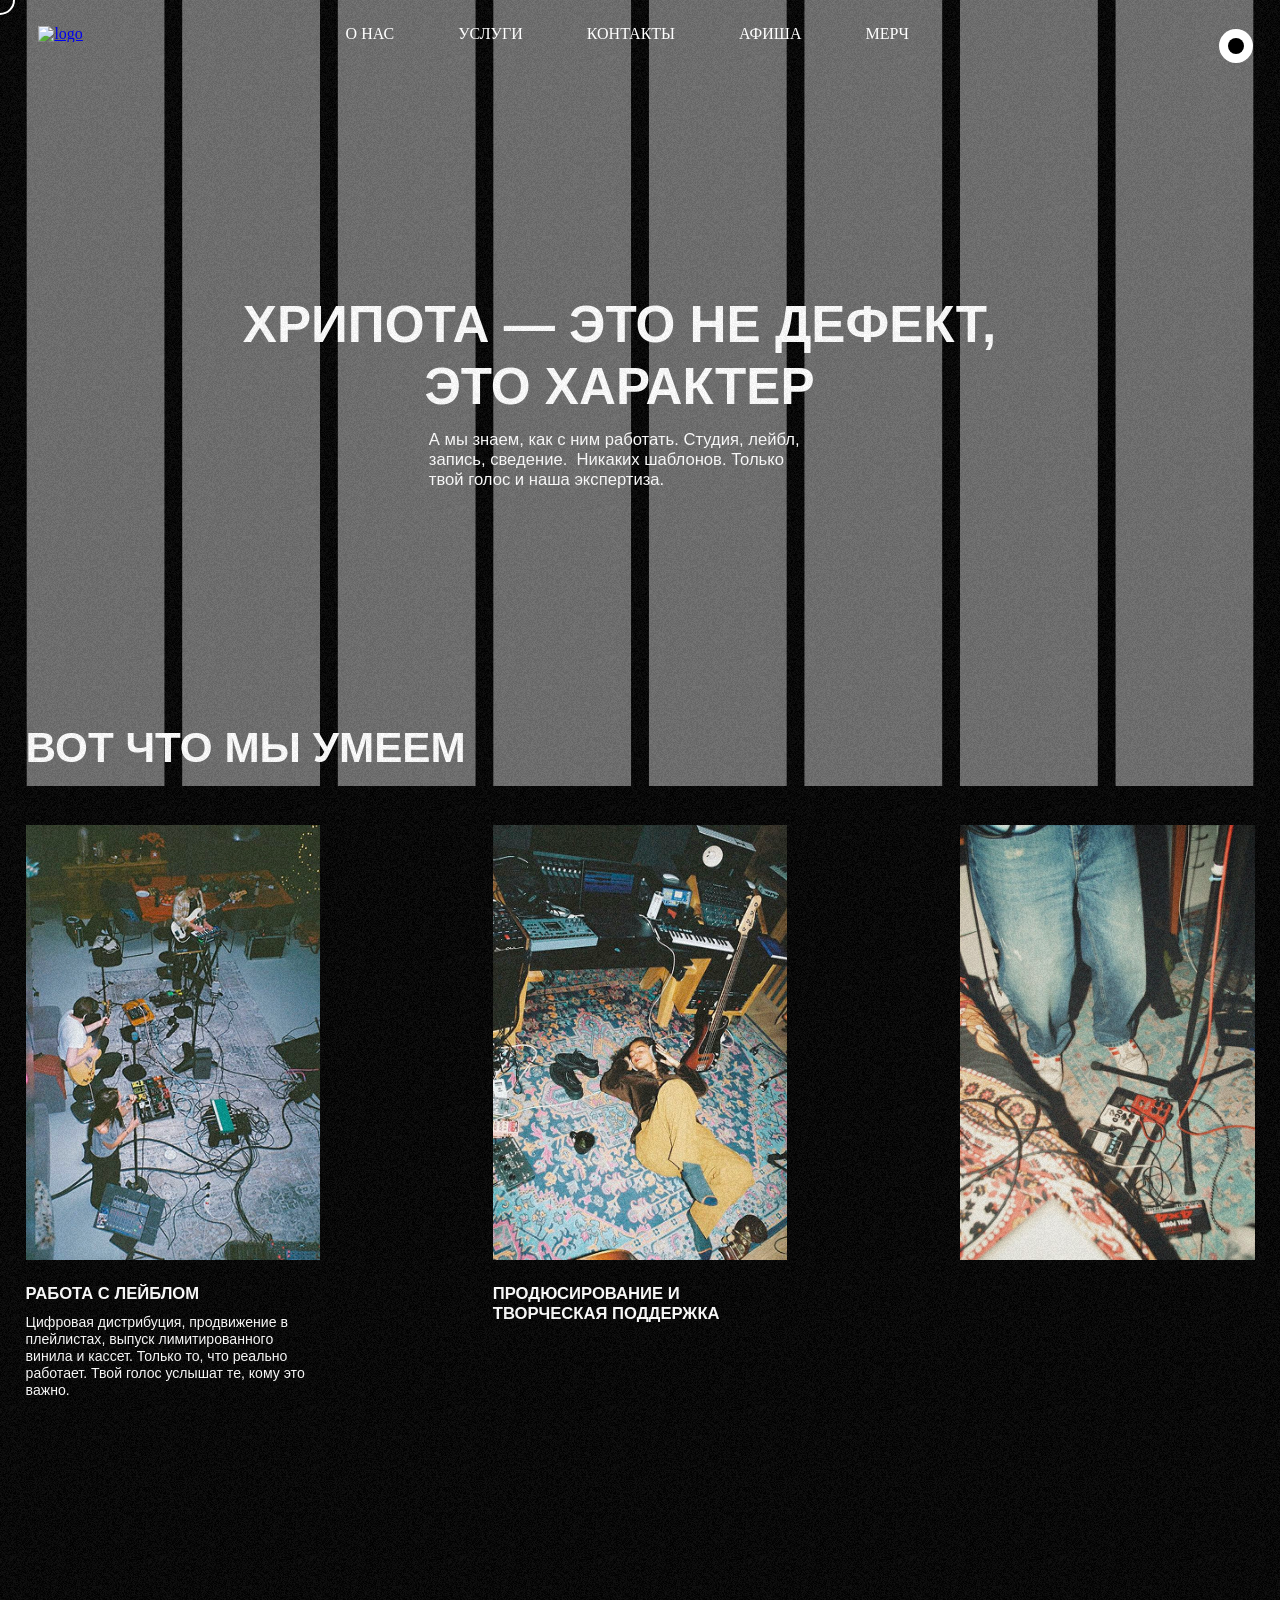
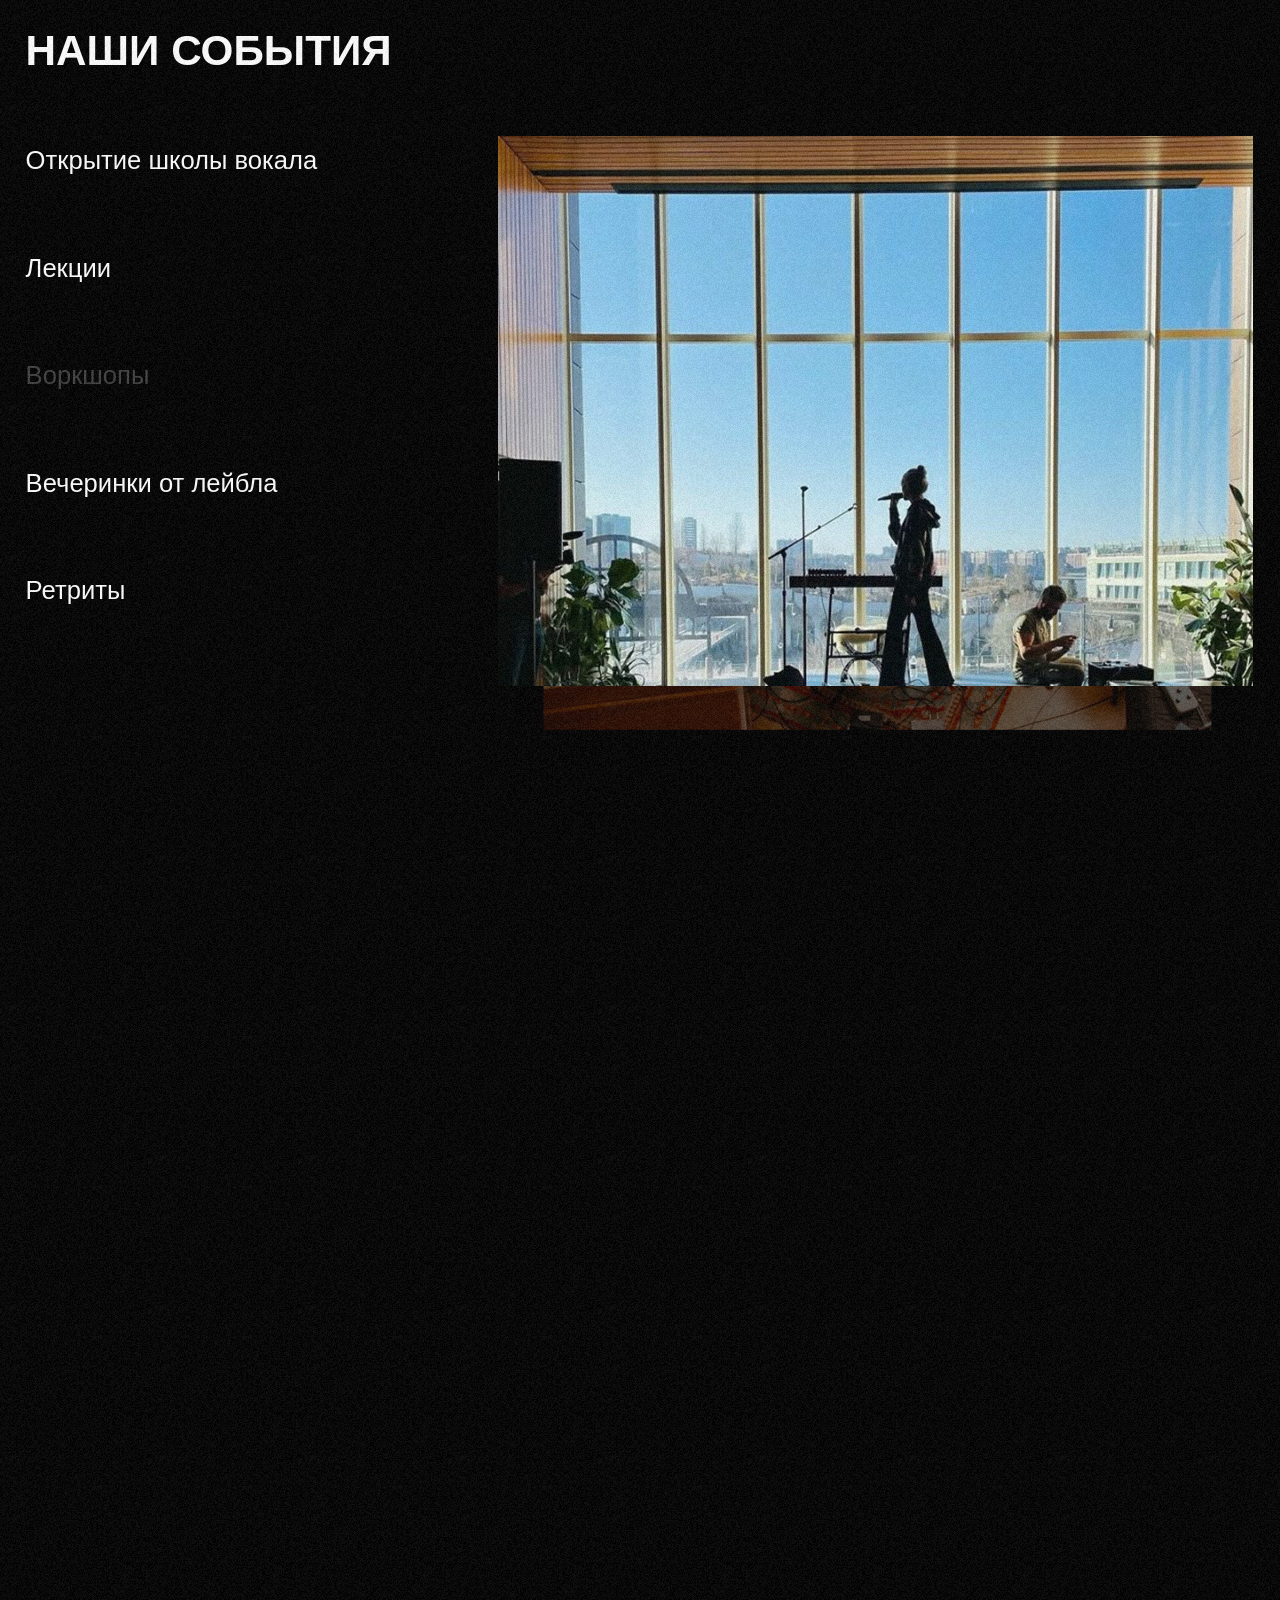
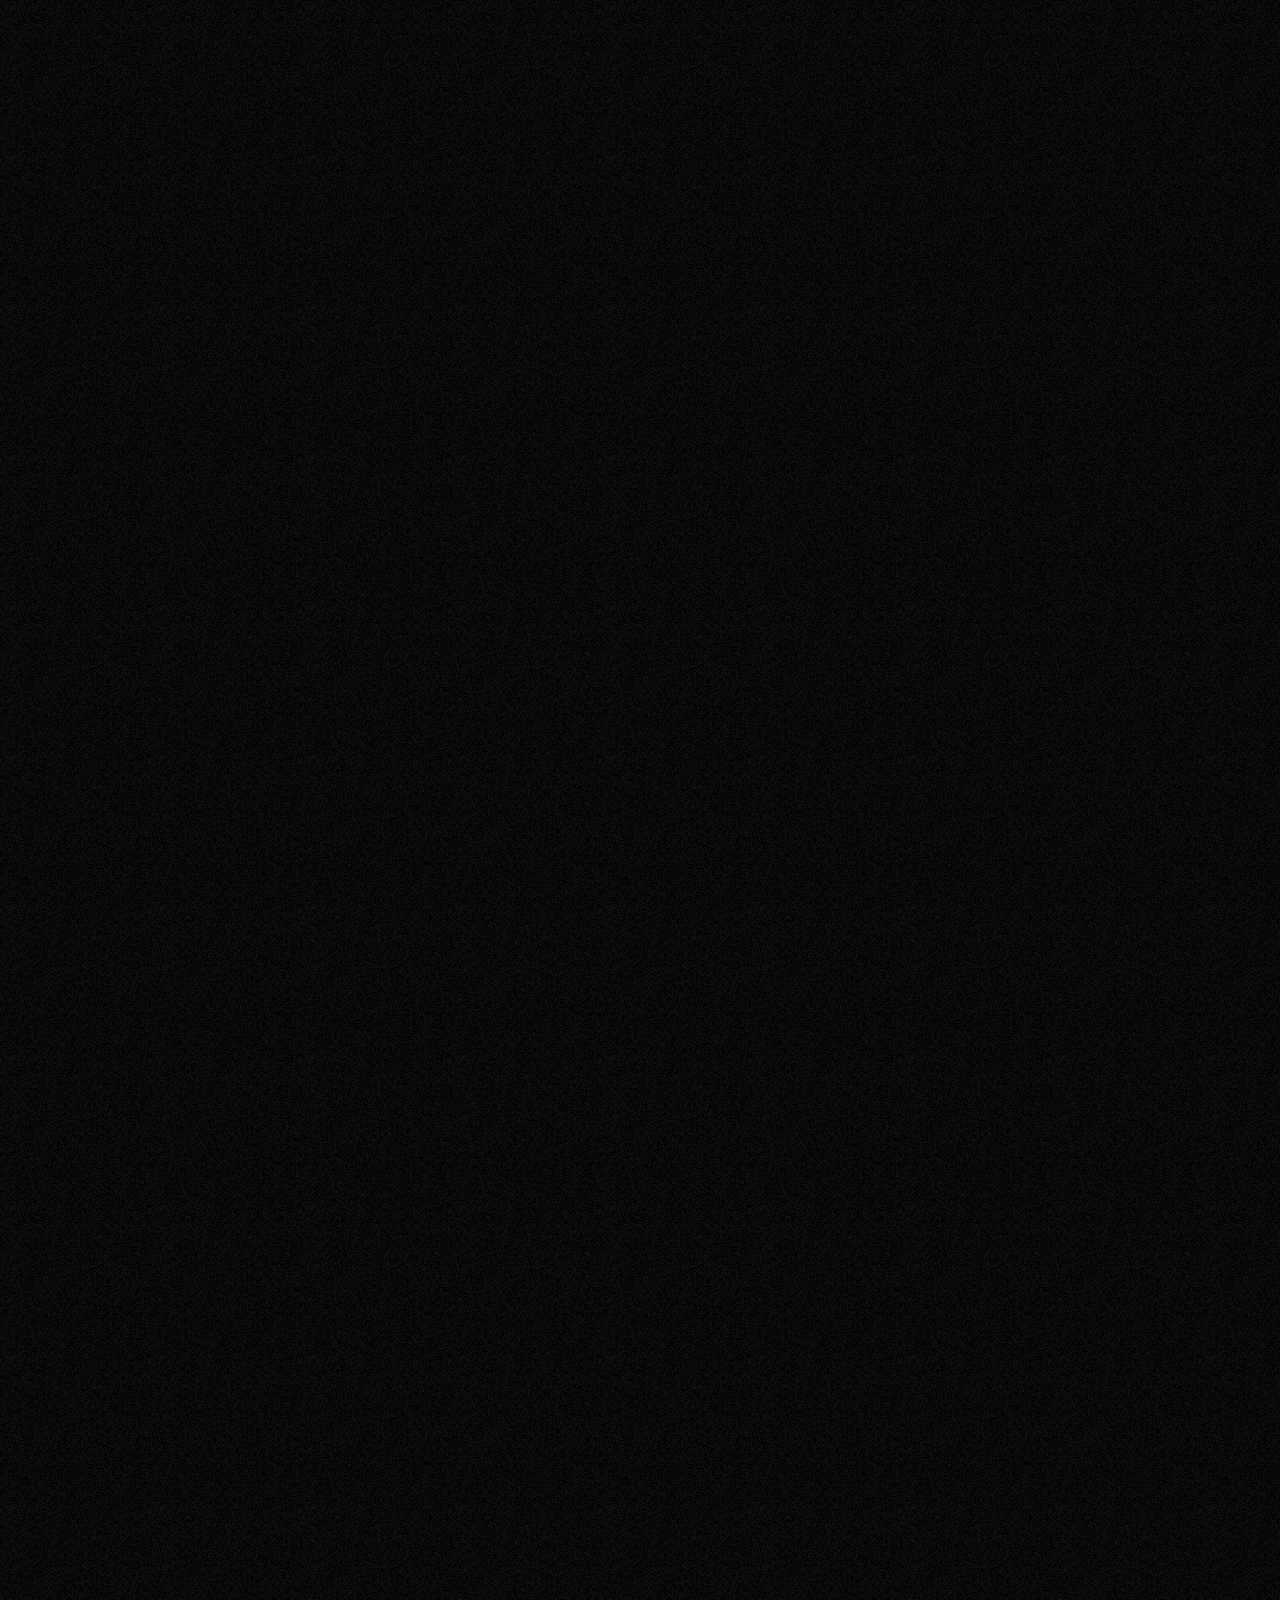
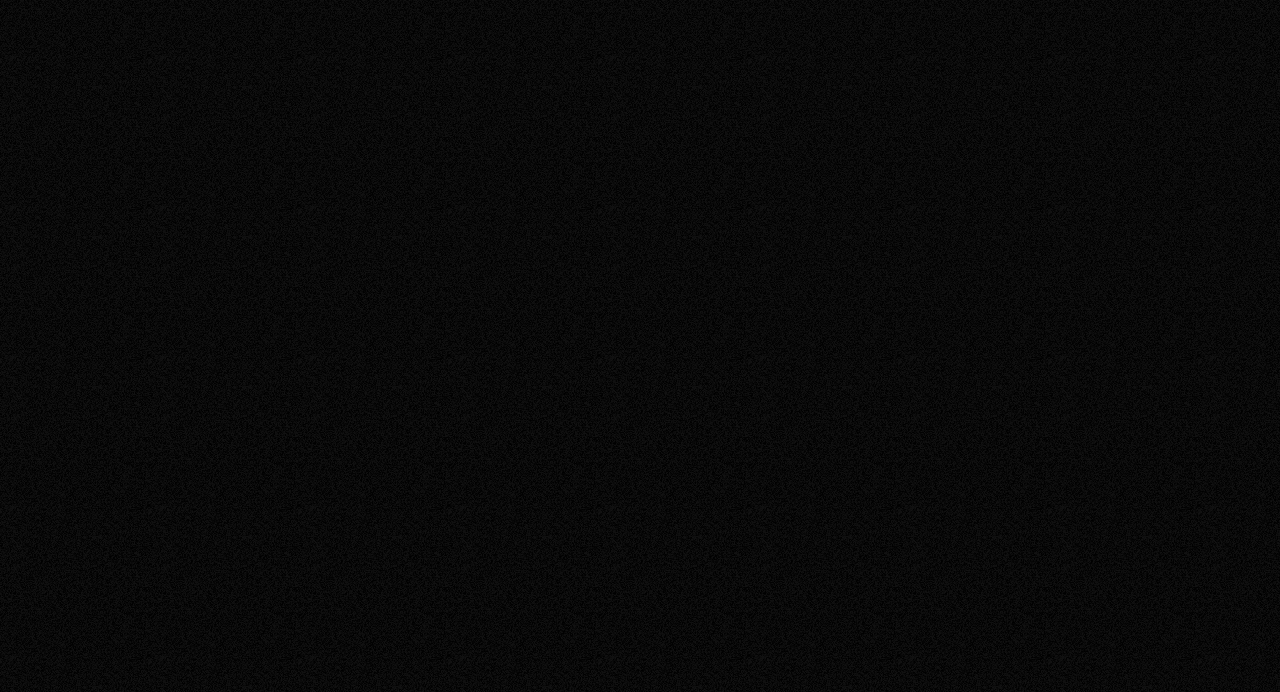
==== index.html @ 6fe43cba "commit" ====
<!doctype html>
<html lang="ru" dir="ltr">
  <head>
    <meta charset="utf-8" />
    <meta name="viewport" content="width=device-width, initial-scale=1.0" />
    <title>ХРИПОТА</title>
    <link href="./stylesheets/style.css" rel="stylesheet" type="text/css" />
  </head>
  <body>
    <div class="custom-cursor"></div>
    <section class="menubar">
      <a href="./index.html"><img src="" alt="logo" /></a>
      <div>
        <div class="list_container"></div>
        <ul class="li-list">
          <li><a href="about.html">О НАС</a></li>
          <li><a href="services.html">УСЛУГИ</a></li>
          <li><a href="contacts.html">КОНТАКТЫ</a></li>
          <li><a href="affiche.html">АФИША</a></li>
          <li><a href="merch.html">МЕРЧ</a></li>
        </ul>
      </div>
    </section>
    <div class="btn">
      <div class="circle"></div>
      <div class="btn_text">присоединяйся к нам</div>
    </div>
    <div class="form">
      <div class="content">
        <div class="close_circle"></div>
      </div>
    </div>
    <section class="block1">
      <p class="first_text">ХРИПОТА — ЭТО НЕ ДЕФЕКТ, ЭТО ХАРАКТЕР</p>
      <p class="secnd_text">
        А мы знаем, как с ним работать. Студия, лейбл, запись, сведение.
         Никаких шаблонов. Только твой голос и наша экспертиза.
      </p>
    </section>

    <section class="block2">
      <p class="serv_text">ВОТ ЧТО МЫ УМЕЕМ</p>
      <img class="frst_pic" src="./images/block2_img1.png" alt="" />

      <img class="scnd_pic" src="./images/block2_img2.png" alt="" />

      <img class="thrd_pic" src="./images/block2_img3.png" alt="" />
      <p class="pic_txt1">РАБОТА С ЛЕЙБЛОМ</p>
      <p class="txt1">
        Цифровая дистрибуция, продвижение в плейлистах, выпуск лимитированного
        винила и кассет. Только то, что реально работает. Твой голос услышат те,
        кому это важно.
      </p>
      <p class="pic_txt2">ПРОДЮСИРОВАНИЕ И ТВОРЧЕСКАЯ ПОДДЕРЖКА</p>
      <p class="txt2">
        Помогаем услышать твой трек таким, каким он может стать. Аранжировка,
        поиск саунда, работа над формой и подачей. Не навязываем своё видение,
        но подсказываем, где можно выстрелить громче.
      </p>
      <p class="pic_txt3">ОБРАБОТКА И ПОСТПРОДАКШН</p>
      <p class="txt3">
        Сведение, мастеринг, чистка записей. Мы сделаем твой звук мощным,
        чистым, но живым. Твой трек зазвучит так, как ты задумал и даже чуть
        лучше.
      </p>
    </section>

    <section class="block3">
      <div class="block3_sticky">
        <div class="block3_left">
          <p class="block3_title">НАШИ СОБЫТИЯ</p>

          <div class="block3_text_stack">
            <p class="block3_item" data-index="0">Открытие школы вокала</p>
            <p class="block3_item" data-index="1">Лекции</p>
            <p class="block3_item" data-index="2">Воркшопы</p>
            <p class="block3_item" data-index="3">Вечеринки от лейбла</p>
            <p class="block3_item" data-index="4">Ретриты</p>
          </div>
        </div>

        <!-- Правая колонка: стек картинок -->
        <div class="block3_right">
          <div class="block3_card_stack">
            <div class="block3_card" data-index="0">
              <img src="./images/school.png" alt="Открытие школы вокала" />
            </div>
            <div class="block3_card" data-index="1">
              <img src="./images/lessons.png" alt="Лекции" />
            </div>
            <div class="block3_card" data-index="2">
              <img src="./images/workshop.png" alt="Воркшопы" />
            </div>
            <div class="block3_card" data-index="3">
              <img src="./images/parties.png" alt="Вечеринки от лейбла" />
            </div>
            <div class="block3_card" data-index="4">
              <img src="./images/retrit.png" alt="Ретриты" />
            </div>
          </div>
        </div>

        <!-- Скролл-якорь: 5 секций, создают высоту для sticky -->
        <div class="block3_scroll_track"></div>
      </div>
    </section>

    <canvas class="grain"></canvas>

    <script src="javascripts/java-script.js" charset="utf-8"></script>
  </body>
</html>
---- stylesheets/style.css ----
@import "reset.css";
@import "fonts.css";
@import "content.css";
@import "adaptive.css";
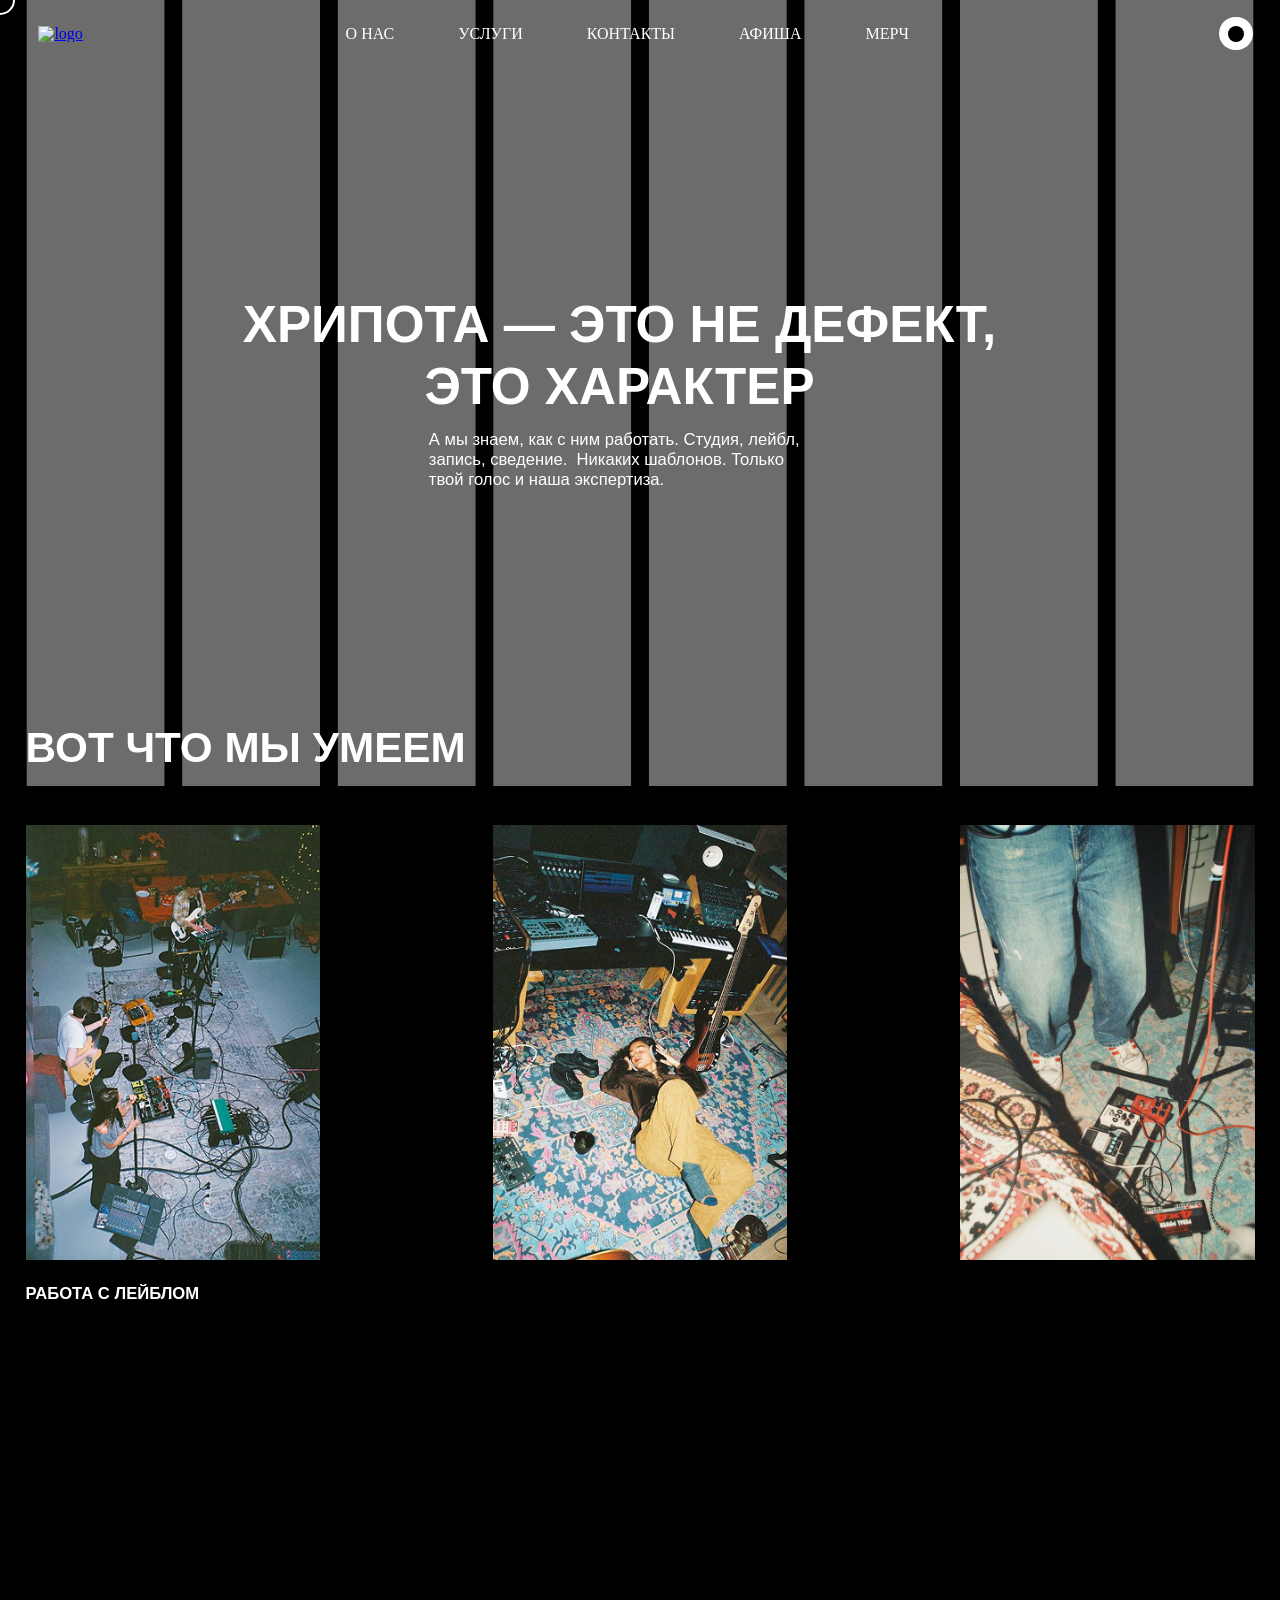
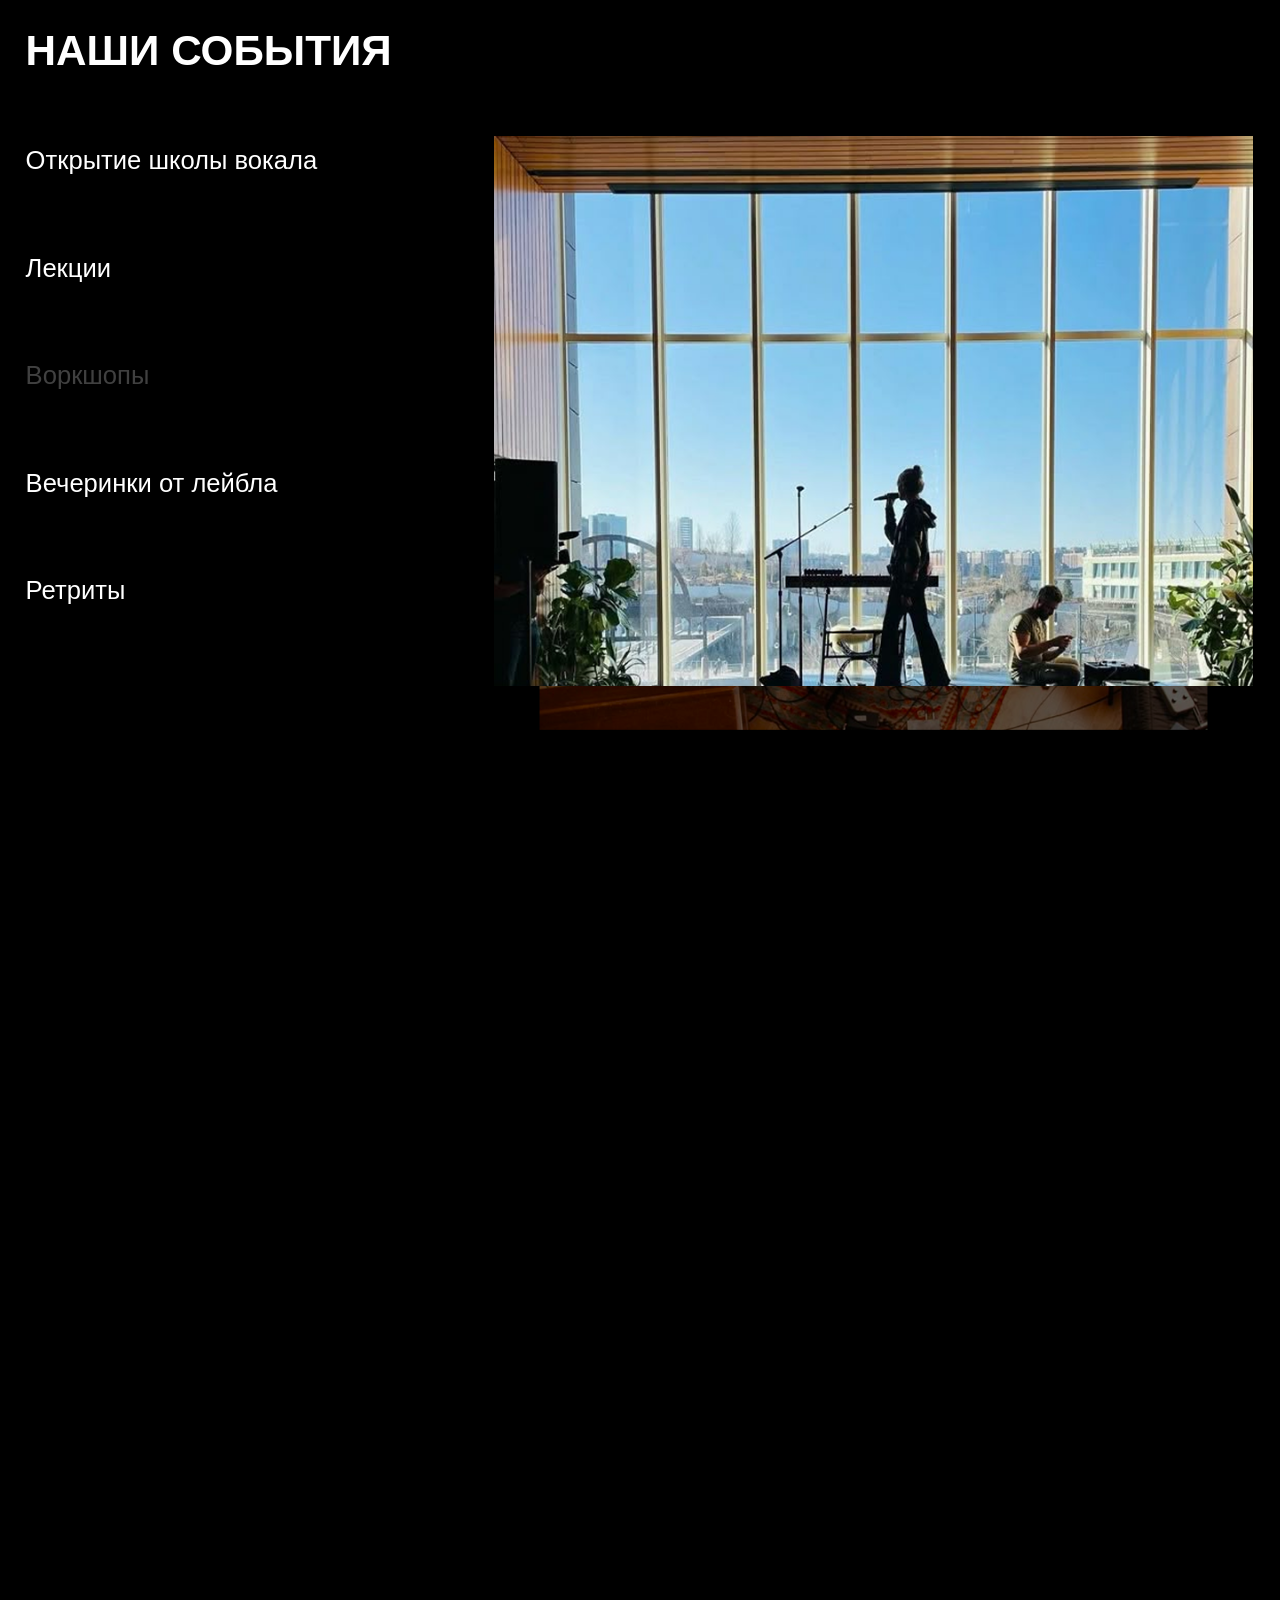
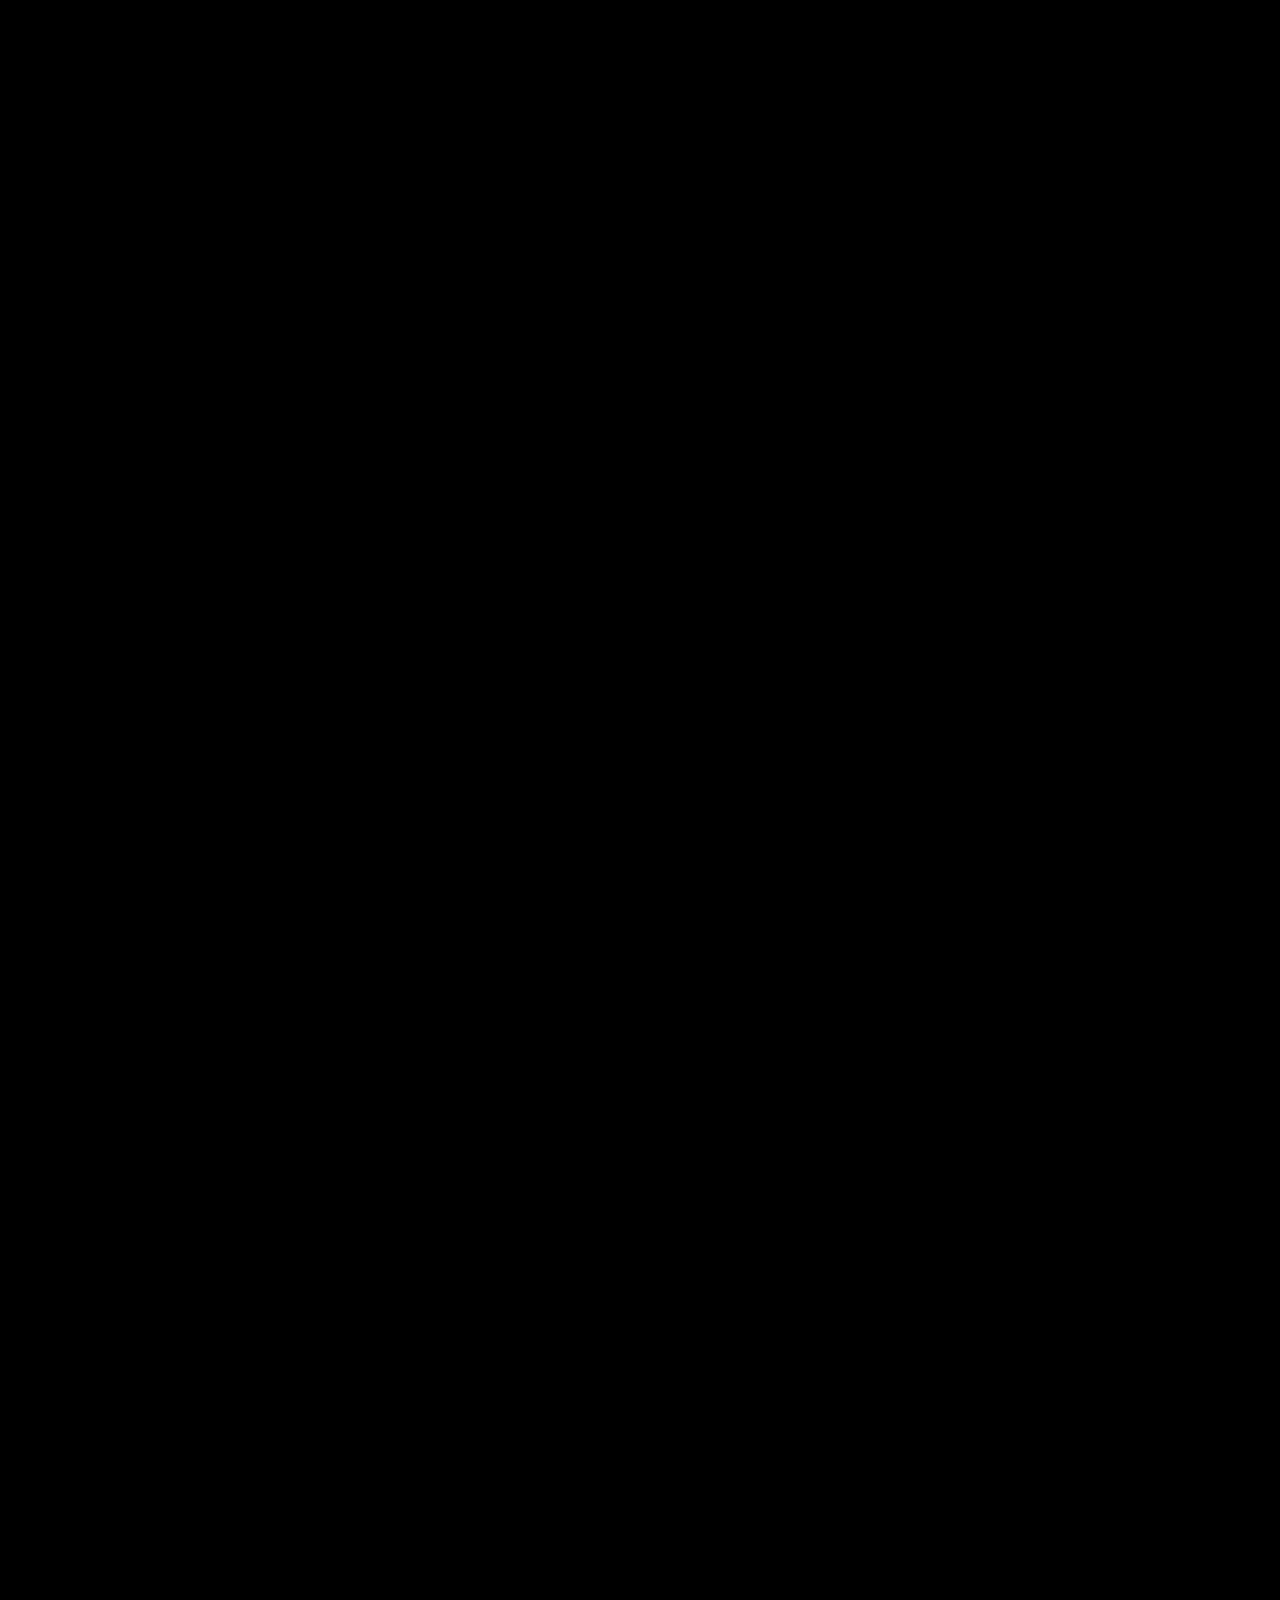
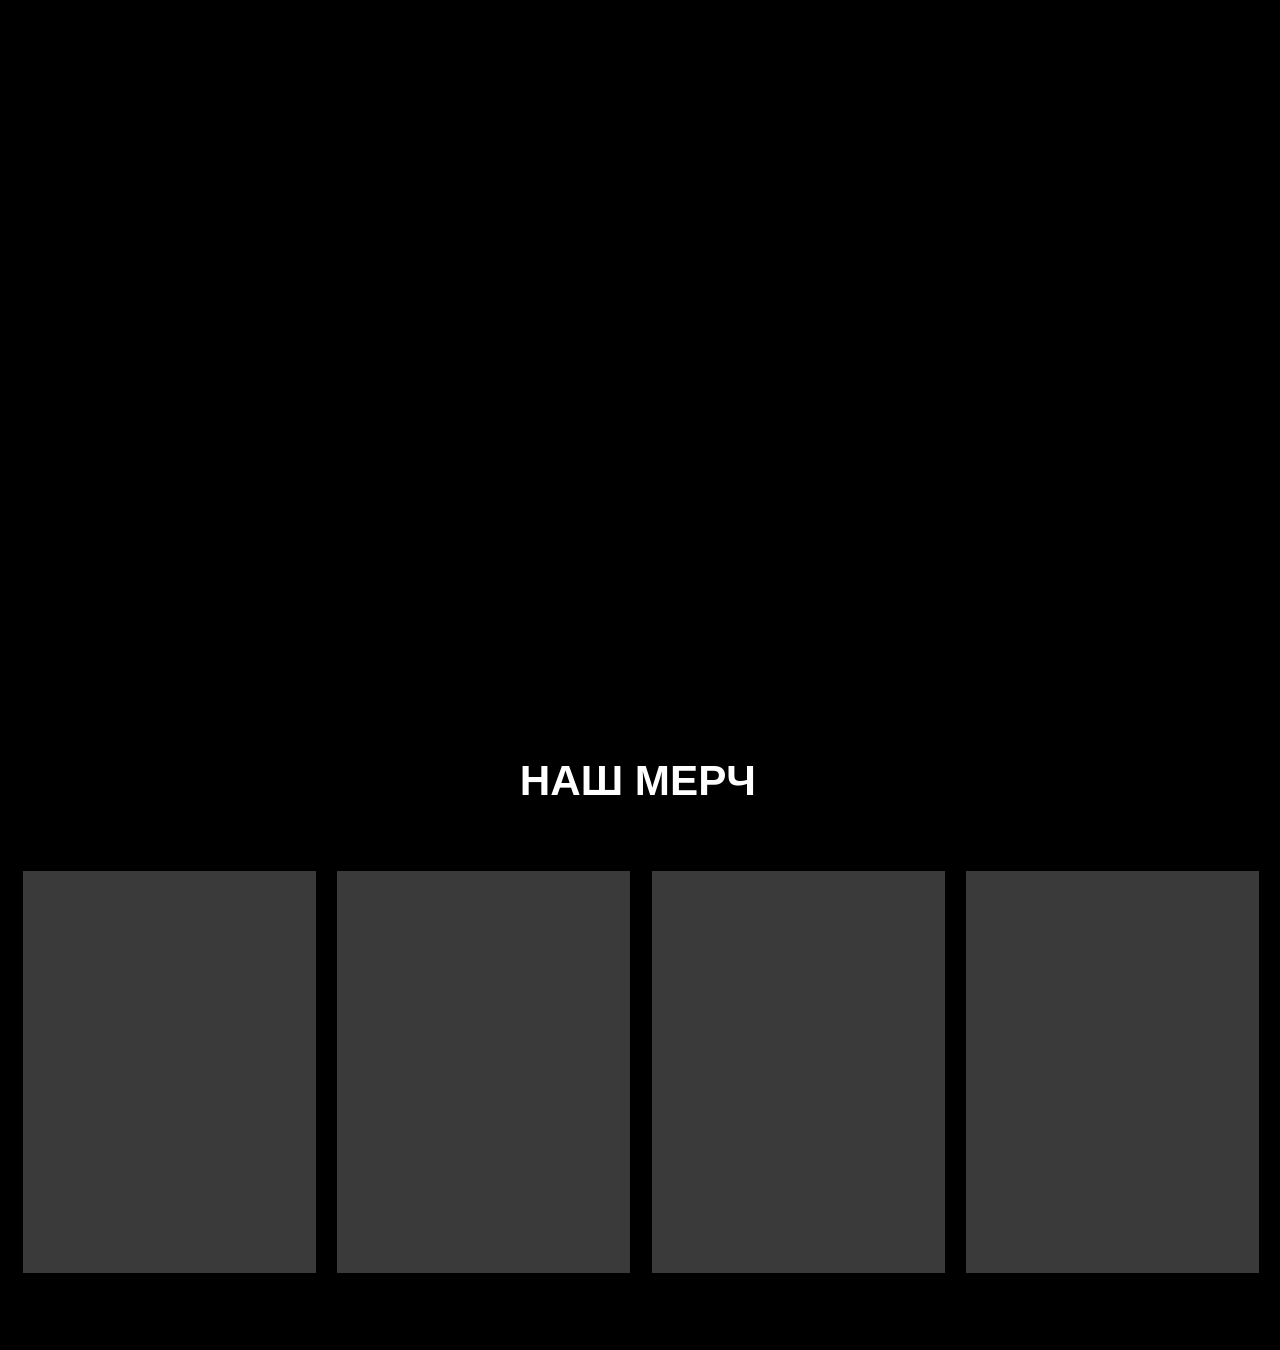
==== commit 46dbfafd: "commit" ====
--- a/index.html
+++ b/index.html
@@ -28,6 +28,42 @@
     <div class="form">
       <div class="content">
         <div class="close_circle"></div>
+
+        <p class="form_title">
+          Хочешь к нам?<br />Напиши пару слов о себе и своей музыке.<br />Мы не
+          кусаемся и не навязываем лишнего.
+        </p>
+
+        <div class="form_row">
+          <div class="form_field">
+            <label class="form_label">имя</label>
+            <input class="form_input" type="text" placeholder="" />
+          </div>
+
+          <div class="form_field form_field_phone">
+            <label class="form_label">номер телефона</label>
+            <div class="form_phone_wrap">
+              <span class="form_phone_code">+7</span>
+              <input
+                class="form_input form_input_phone"
+                type="tel"
+                placeholder=""
+              />
+            </div>
+          </div>
+        </div>
+
+        <div class="form_field">
+          <label class="form_label">немного о тебе</label>
+          <textarea class="form_textarea" rows="4"></textarea>
+        </div>
+
+        <div class="form_field">
+          <label class="form_label">ссылка на твою музыку</label>
+          <input class="form_input" type="url" placeholder="" />
+        </div>
+
+        <button class="form_submit">Отправить заявку</button>
       </div>
     </div>
     <section class="block1">
@@ -79,7 +115,6 @@
           </div>
         </div>
 
-        <!-- Правая колонка: стек картинок -->
         <div class="block3_right">
           <div class="block3_card_stack">
             <div class="block3_card" data-index="0">
@@ -100,13 +135,25 @@
           </div>
         </div>
 
-        <!-- Скролл-якорь: 5 секций, создают высоту для sticky -->
         <div class="block3_scroll_track"></div>
+      </div>
+    </section>
+
+    <section class="block4">
+      <p class="merch_title">НАШ МЕРЧ</p>
+      <div class="merch_track">
+        <div class="merch_card"></div>
+        <div class="merch_card"></div>
+        <div class="merch_card"></div>
+        <div class="merch_card"></div>
+        <div class="merch_card"></div>
+        <div class="merch_card"></div>
       </div>
     </section>
 
     <canvas class="grain"></canvas>
 
     <script src="javascripts/java-script.js" charset="utf-8"></script>
+    <script src="javascripts/transition.js"></script>
   </body>
 </html>
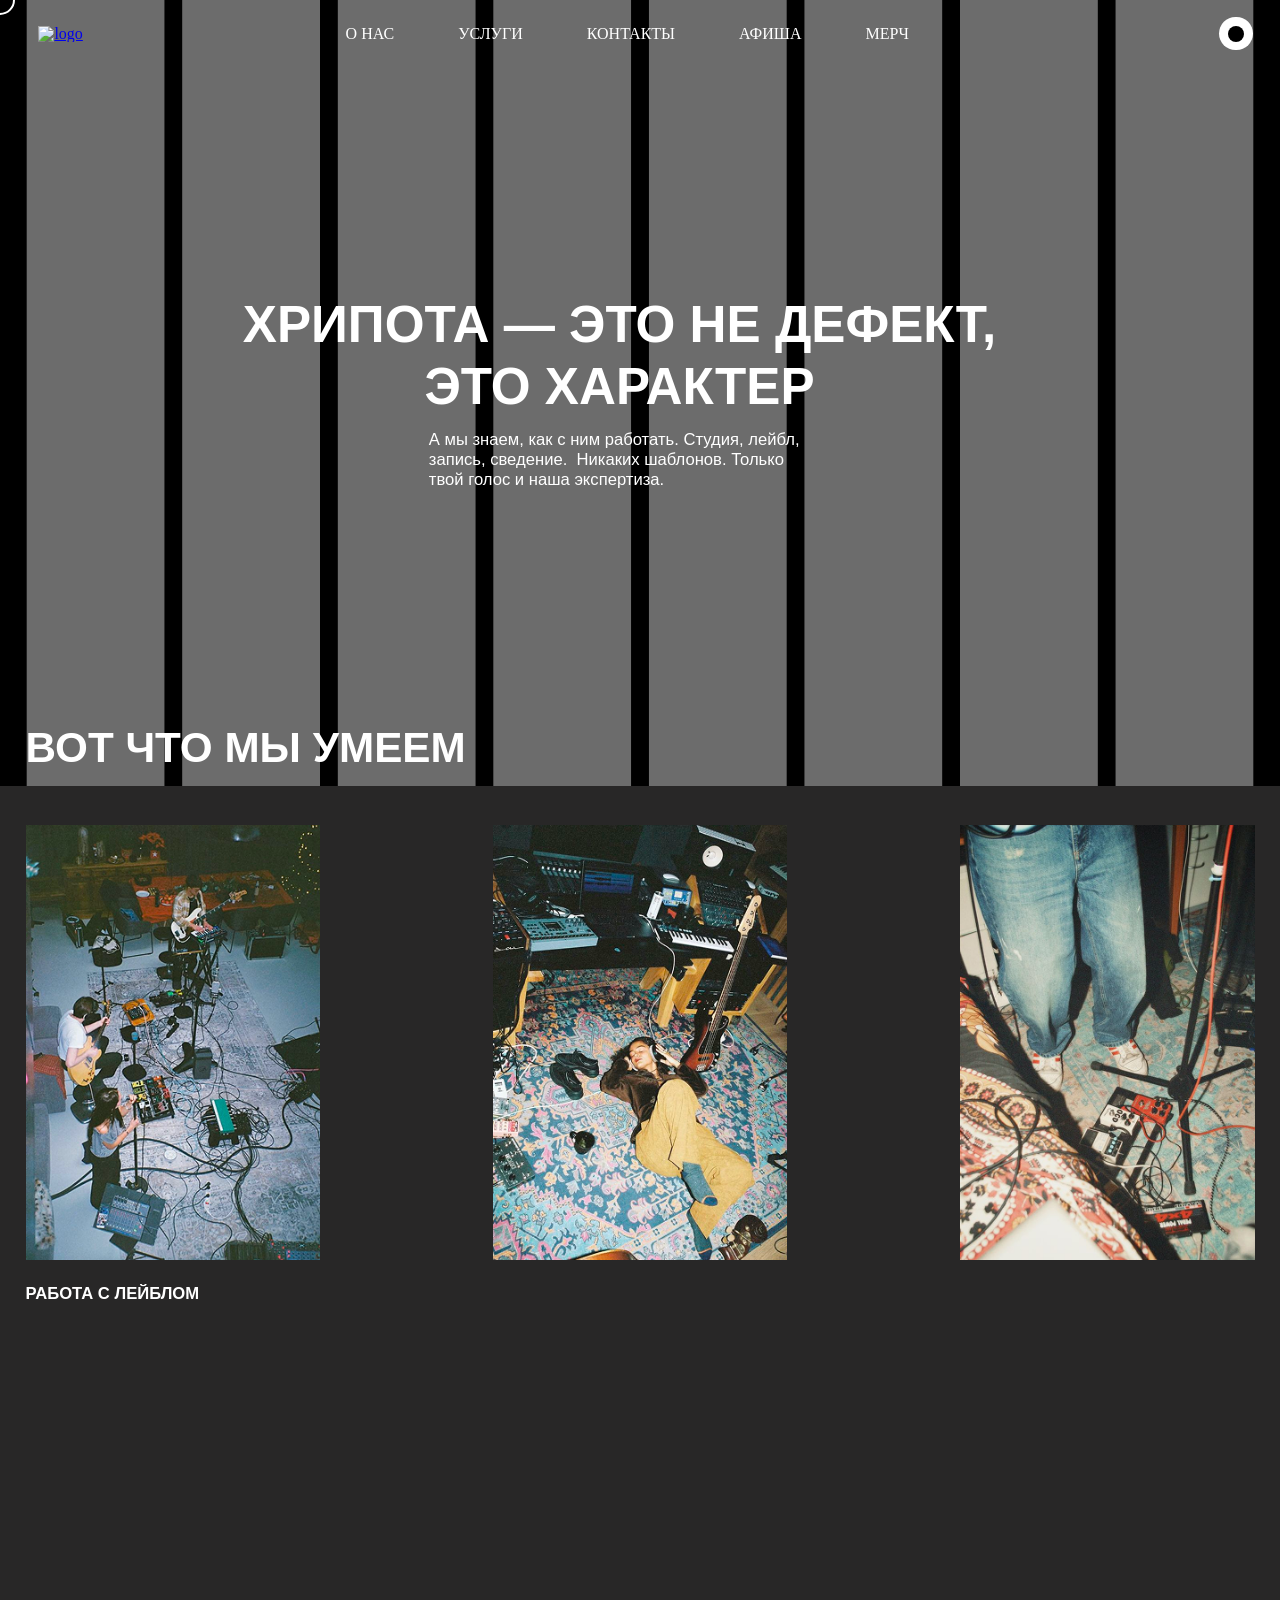
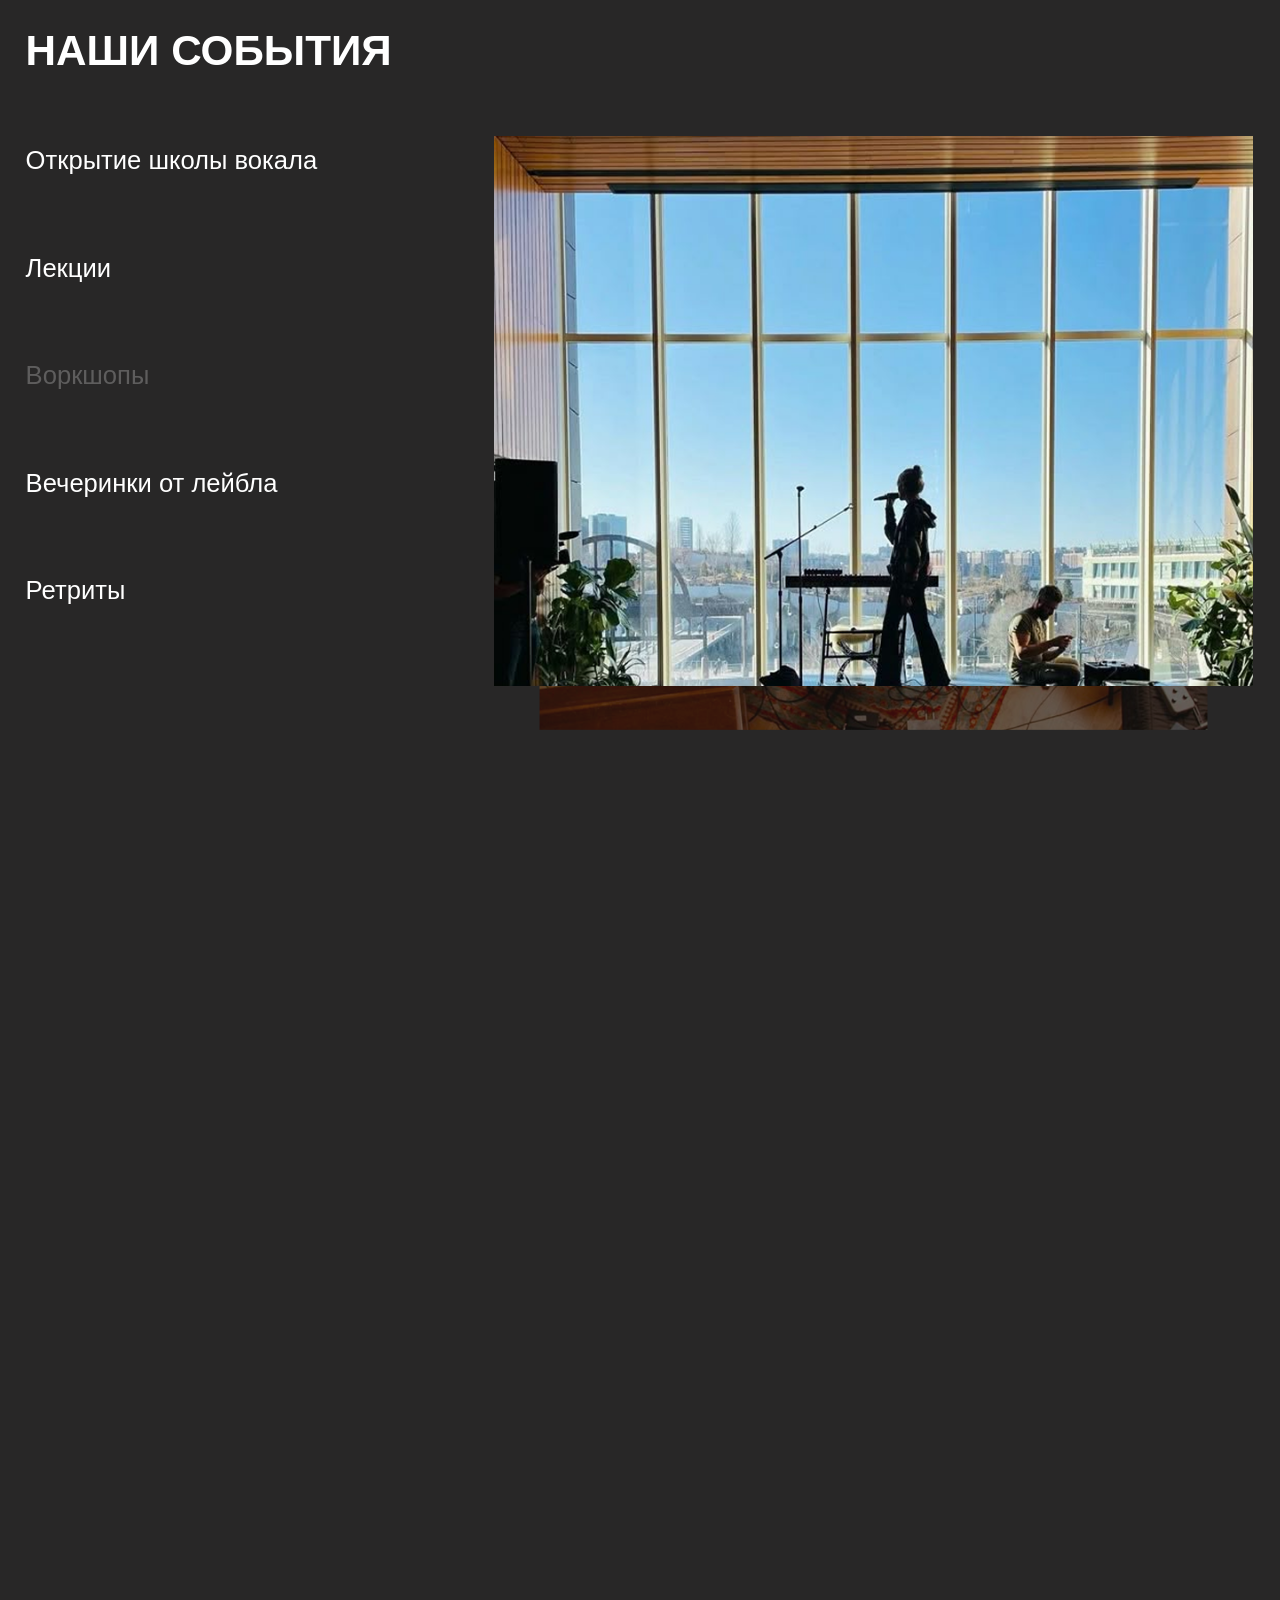
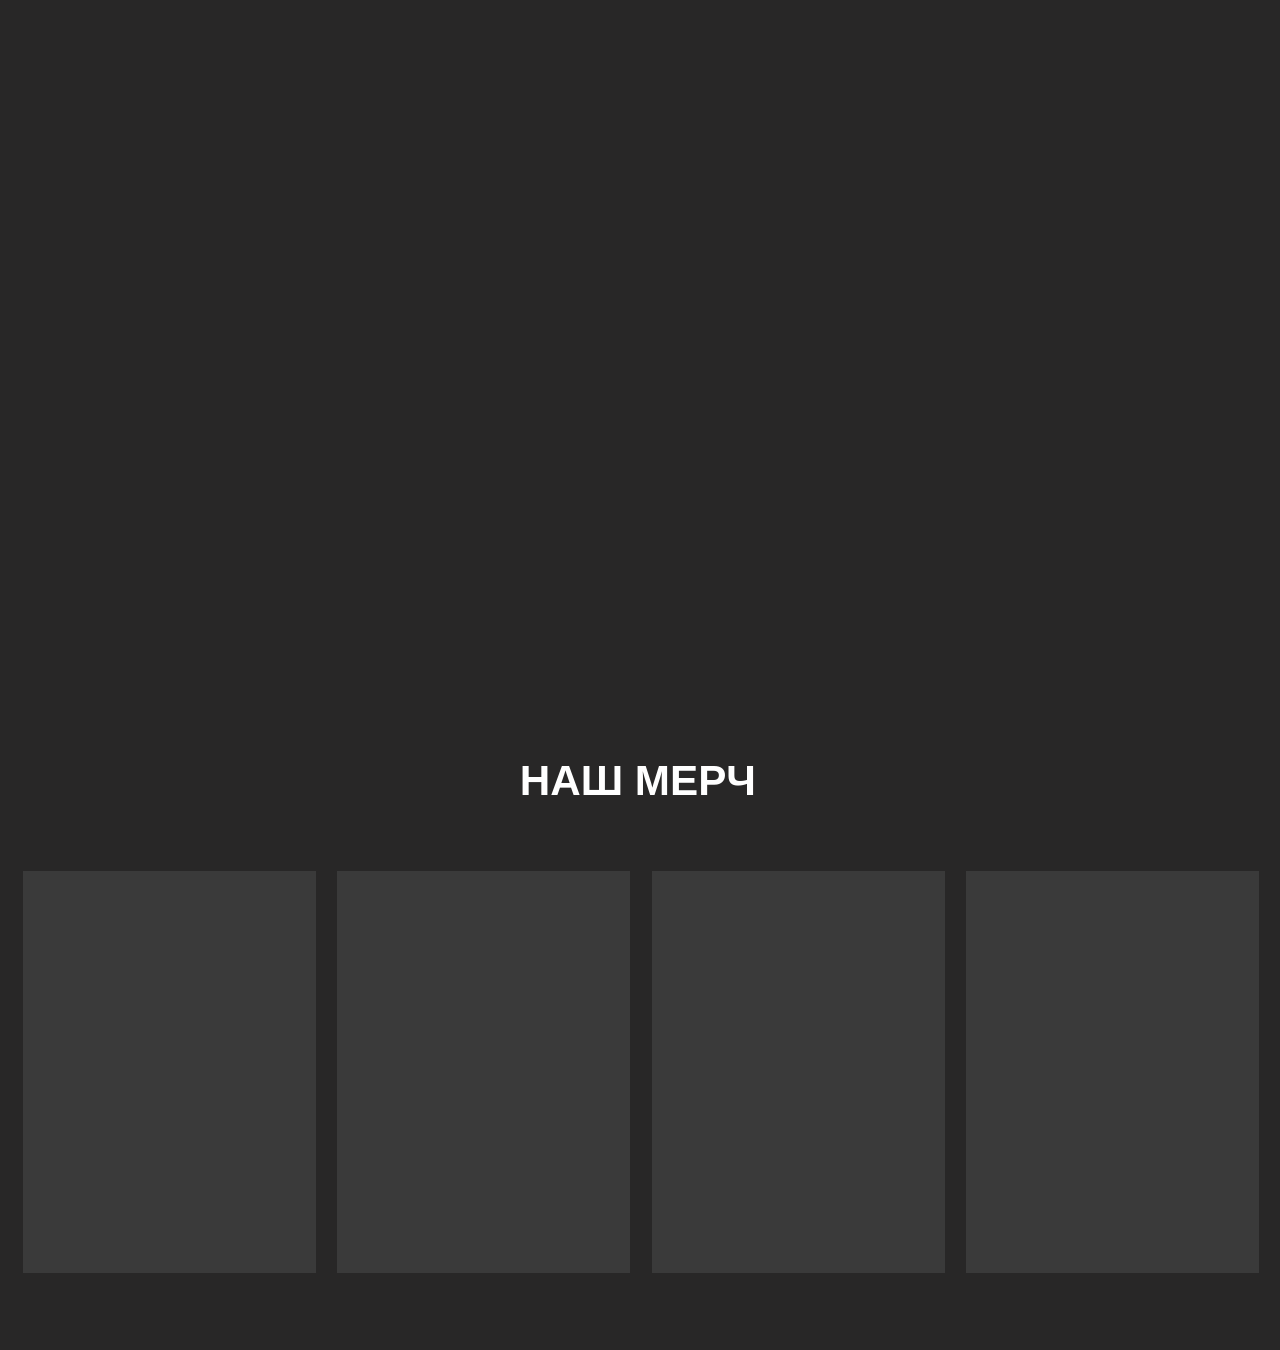
==== commit fd263379: "commit" ====
--- a/index.html
+++ b/index.html
@@ -150,9 +150,8 @@
         <div class="merch_card"></div>
       </div>
     </section>
-
+    <section class="basement"></section>
     <canvas class="grain"></canvas>
-
     <script src="javascripts/java-script.js" charset="utf-8"></script>
     <script src="javascripts/transition.js"></script>
   </body>
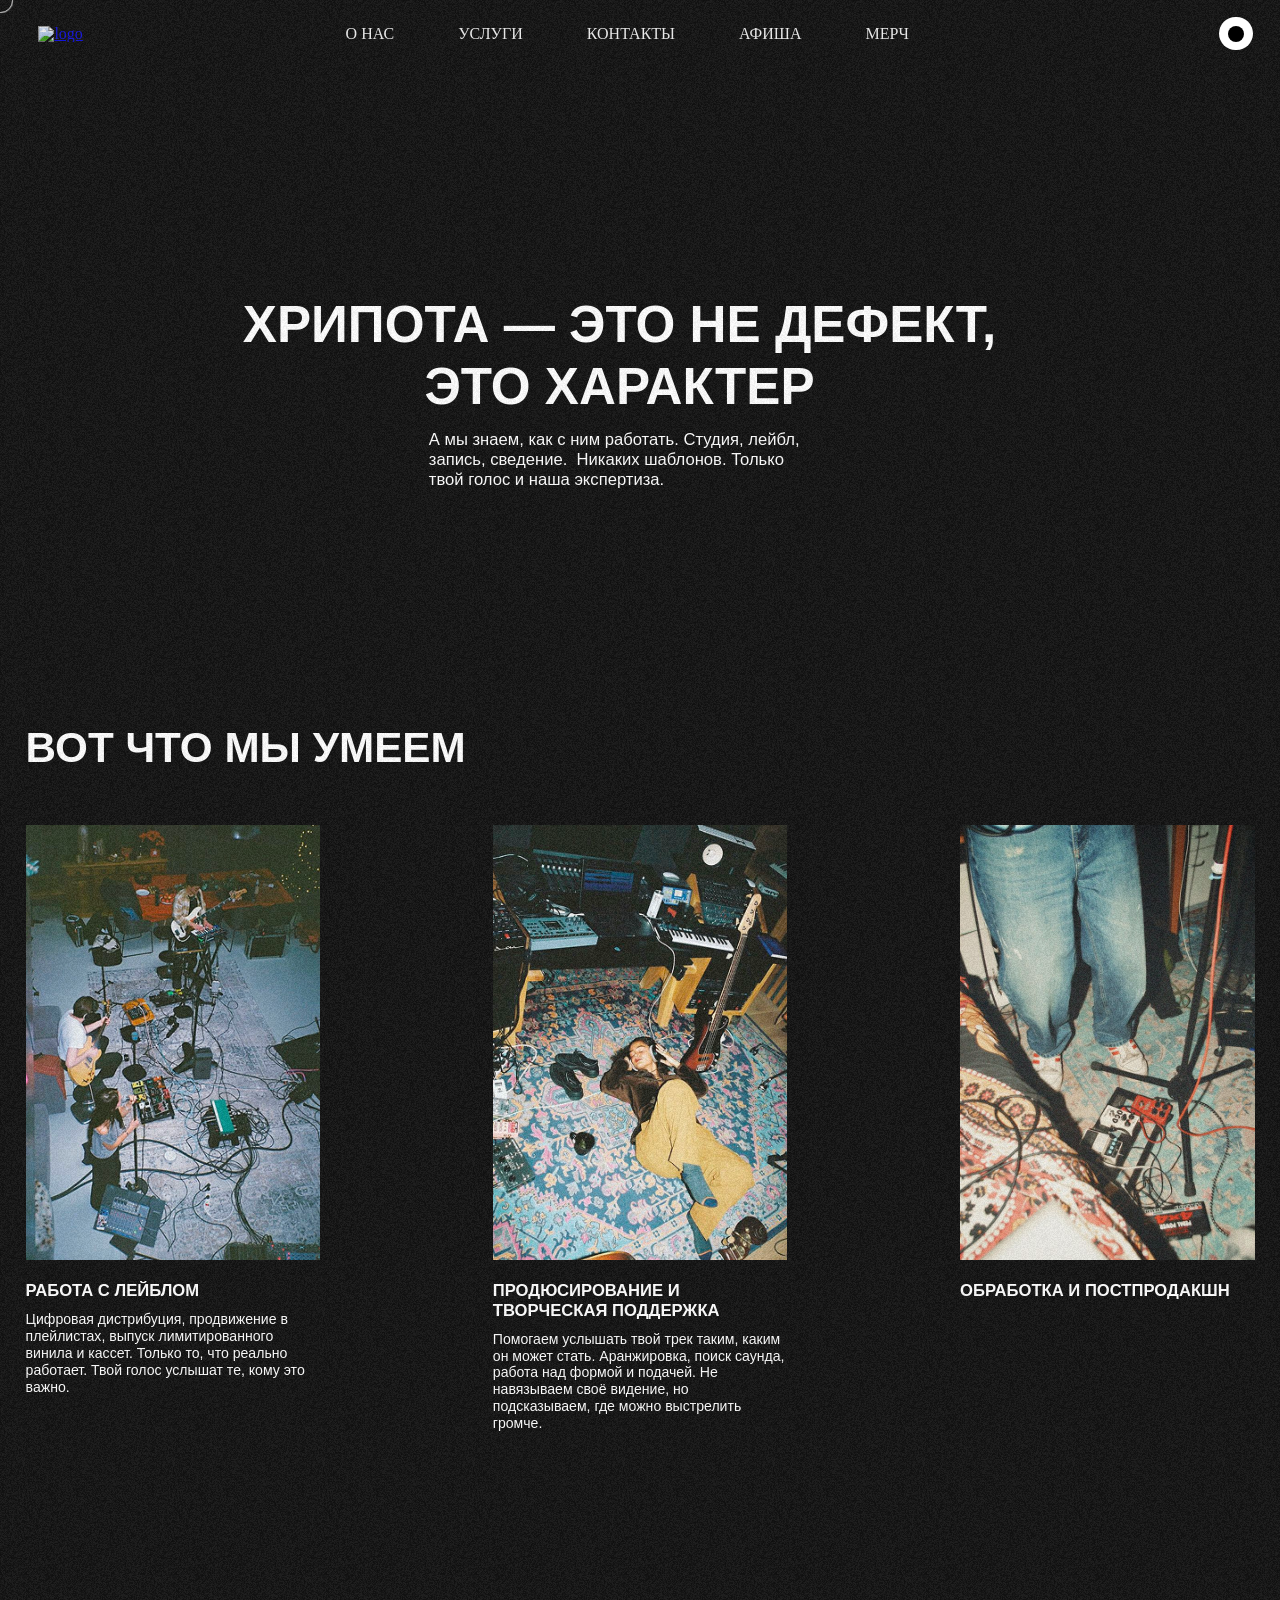
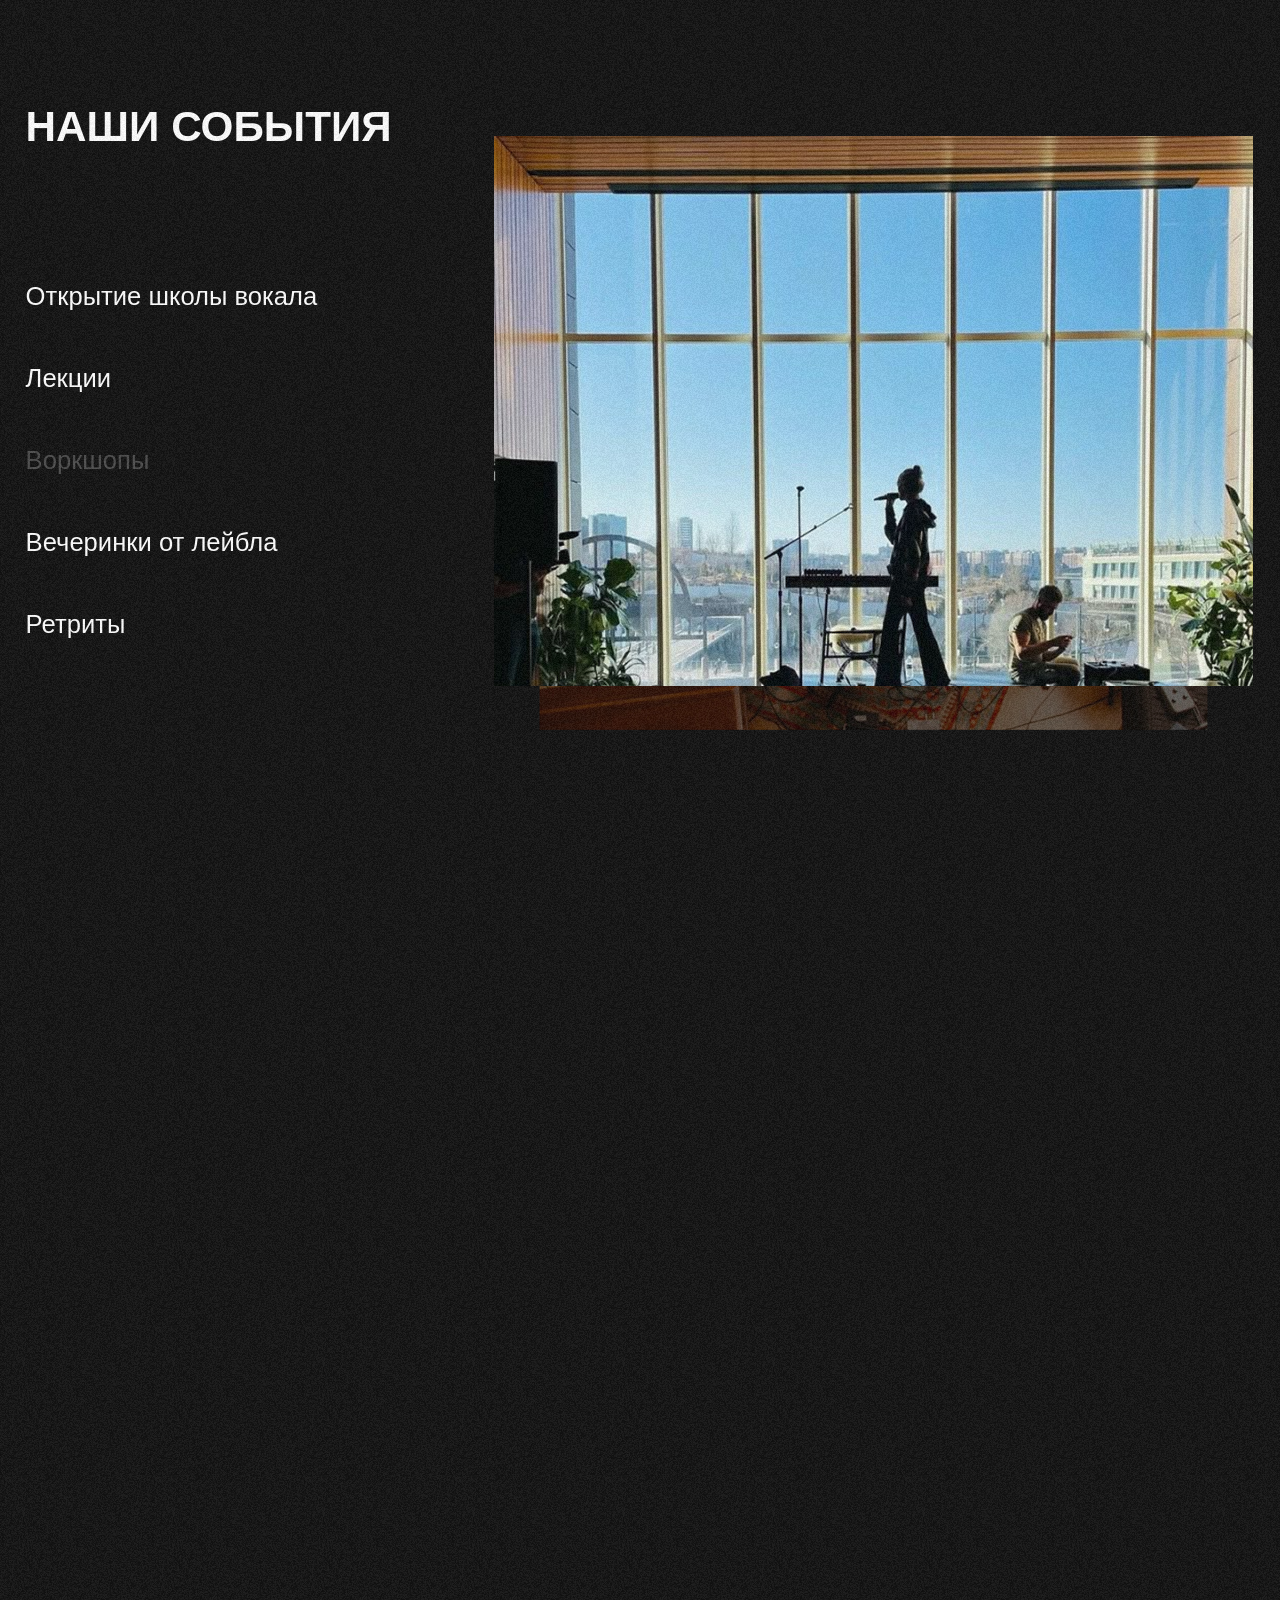
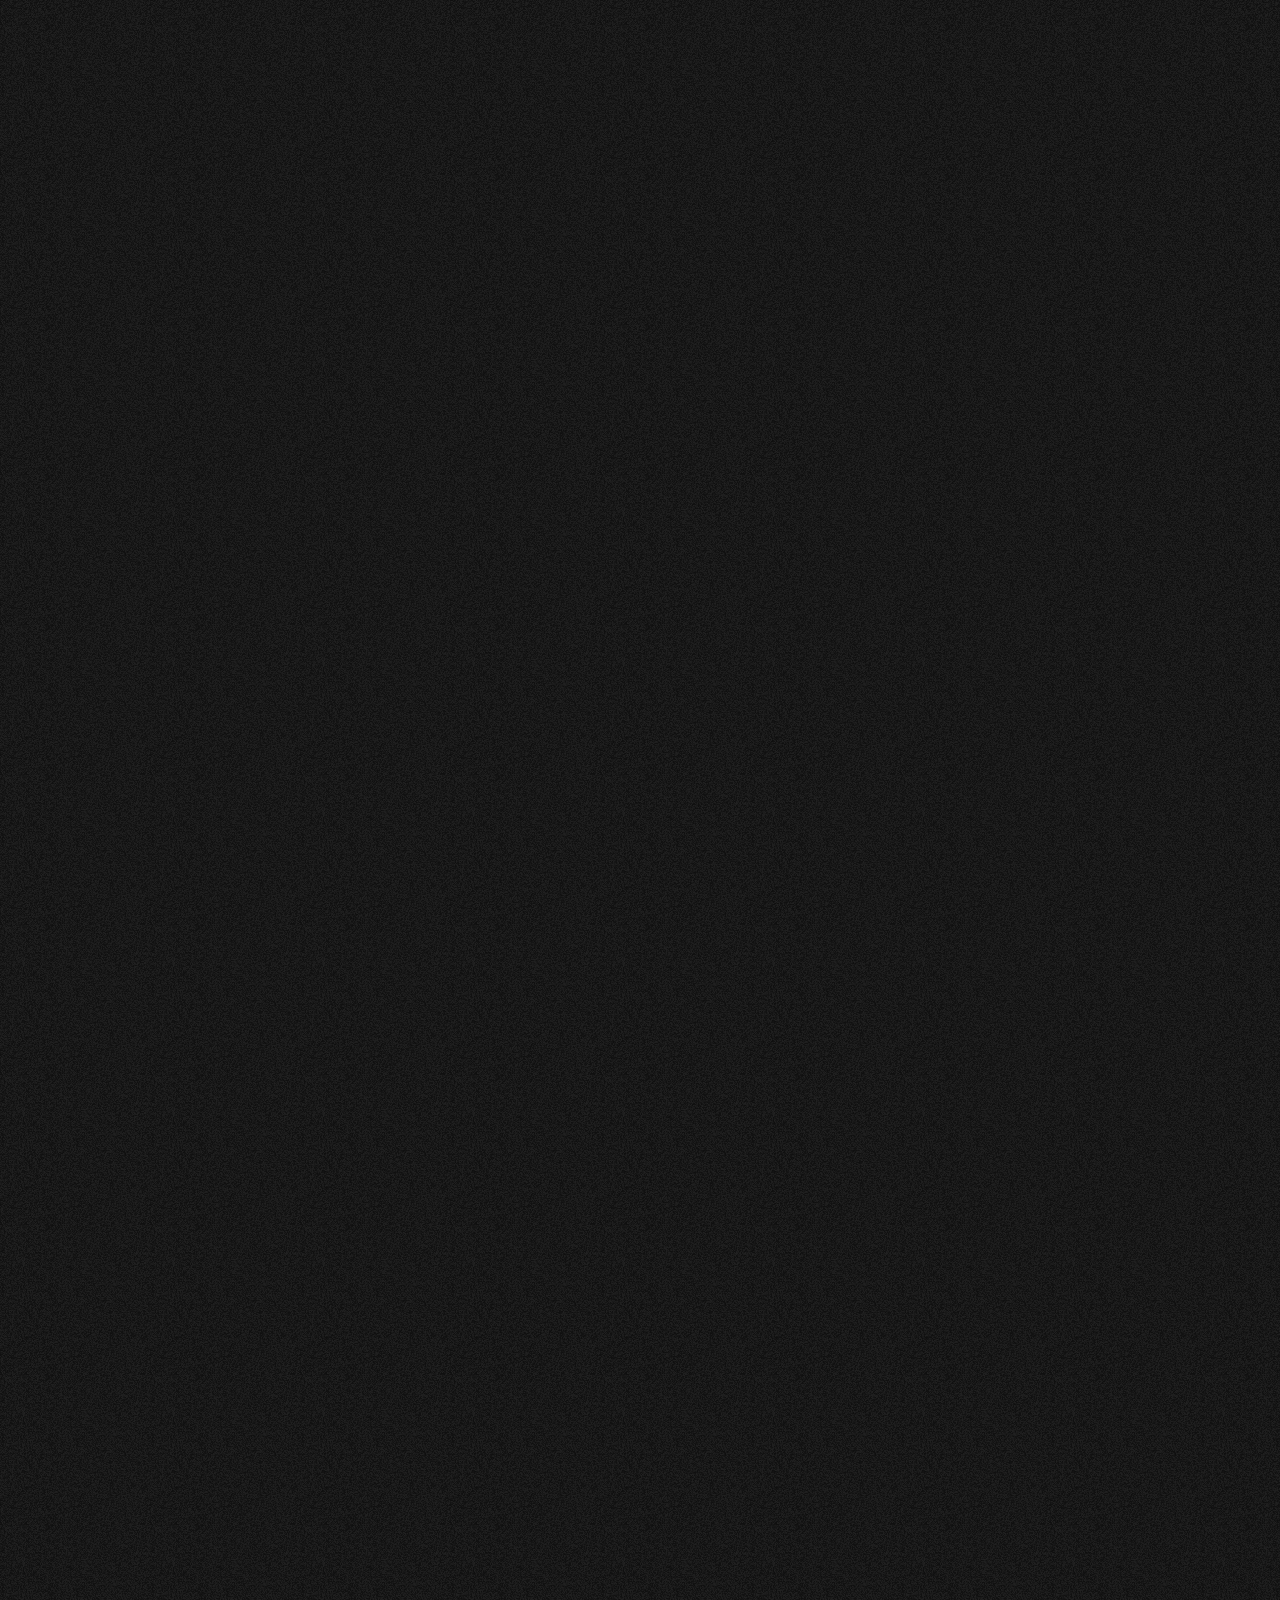
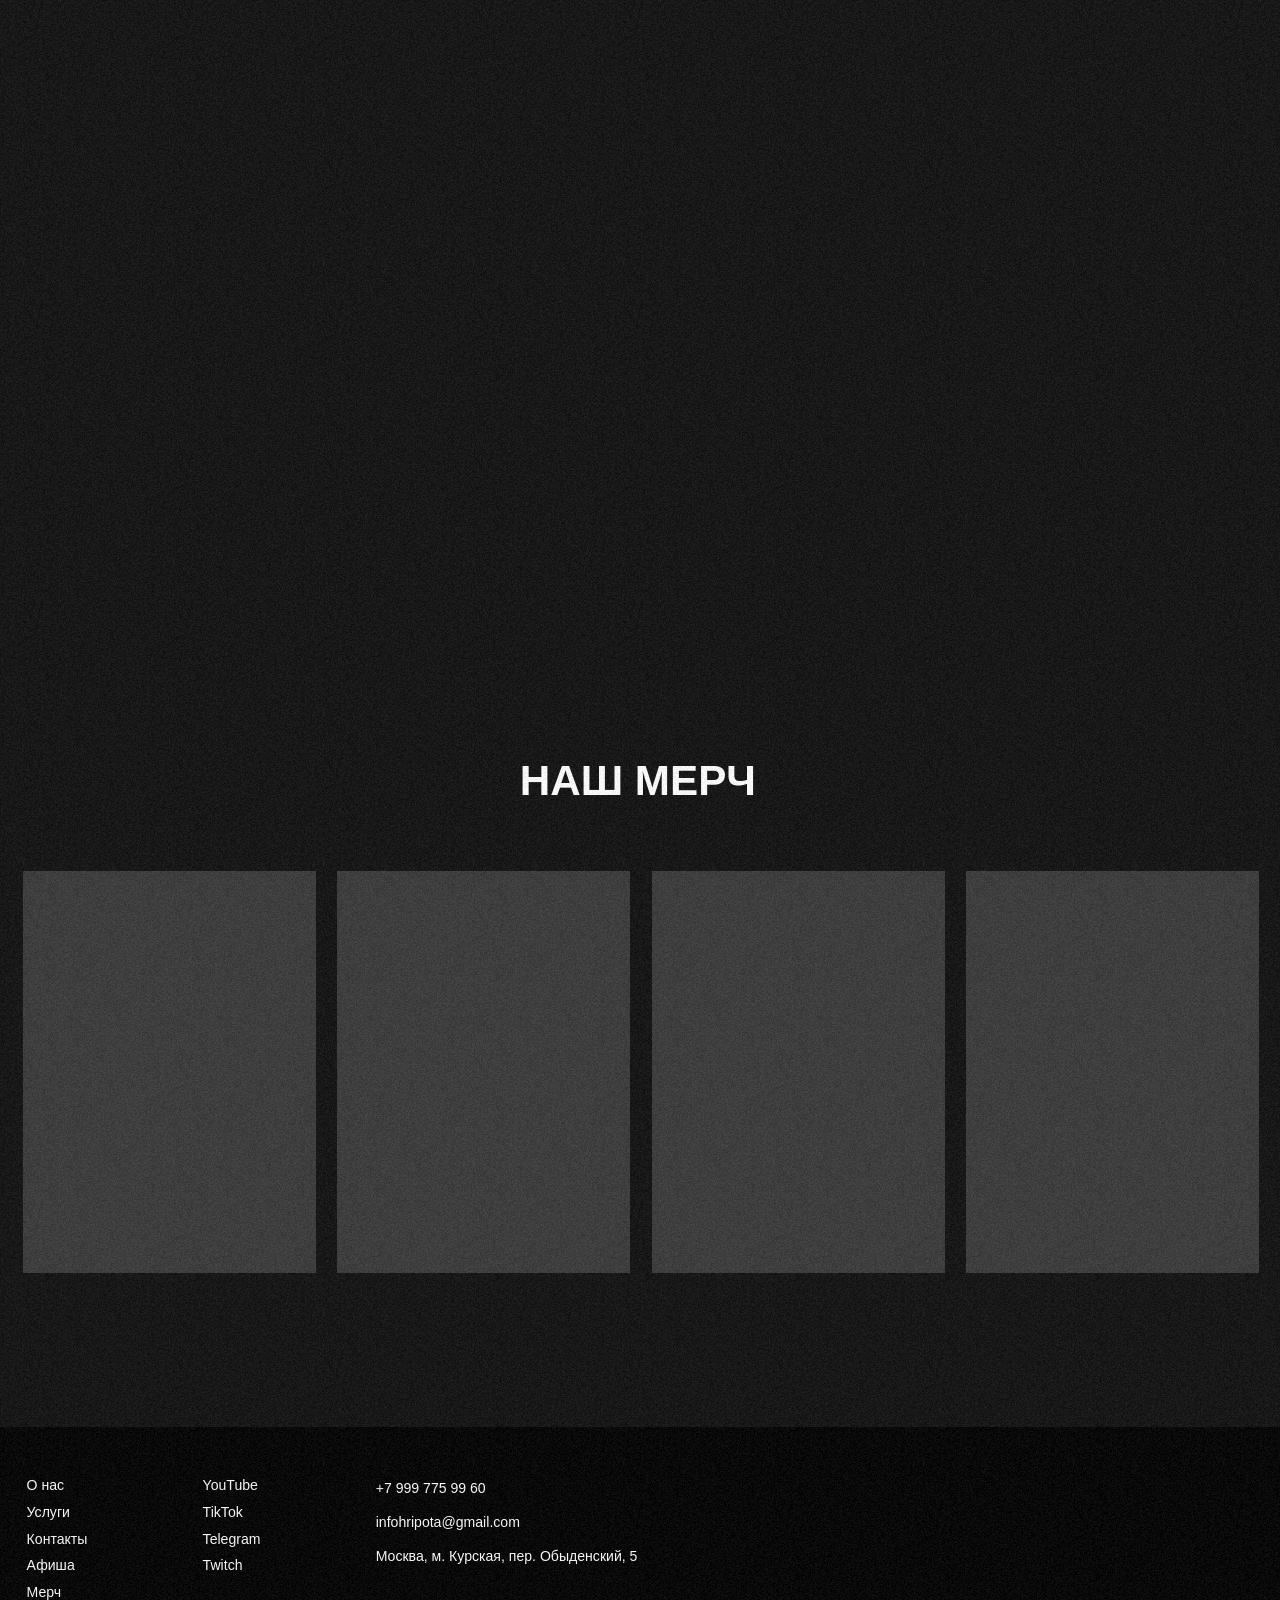
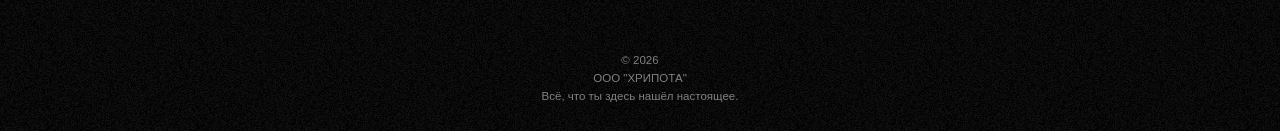
==== commit d184a83e: "commit" ====
--- a/index.html
+++ b/index.html
@@ -76,11 +76,29 @@
 
     <section class="block2">
       <p class="serv_text">ВОТ ЧТО МЫ УМЕЕМ</p>
-      <img class="frst_pic" src="./images/block2_img1.png" alt="" />
-
-      <img class="scnd_pic" src="./images/block2_img2.png" alt="" />
-
-      <img class="thrd_pic" src="./images/block2_img3.png" alt="" />
+      <div class="img_reveal_wrap frst_pic">
+        <img src="./images/block2_img1.png" alt="" />
+        <div
+          class="img_reveal_curtain"
+          style="background: linear-gradient(180deg, #1cd8d2, #0083fe, #20269d)"
+        ></div>
+      </div>
+
+      <div class="img_reveal_wrap scnd_pic">
+        <img src="./images/block2_img2.png" alt="" />
+        <div
+          class="img_reveal_curtain"
+          style="background: linear-gradient(180deg, #ee0979, #cc2b5e, #b20a2c)"
+        ></div>
+      </div>
+
+      <div class="img_reveal_wrap thrd_pic">
+        <img src="./images/block2_img3.png" alt="" />
+        <div
+          class="img_reveal_curtain"
+          style="background: linear-gradient(180deg, #fdfc47, #ff6a00, #ec2f4b)"
+        ></div>
+      </div>
       <p class="pic_txt1">РАБОТА С ЛЕЙБЛОМ</p>
       <p class="txt1">
         Цифровая дистрибуция, продвижение в плейлистах, выпуск лимитированного
@@ -150,7 +168,61 @@
         <div class="merch_card"></div>
       </div>
     </section>
-    <section class="basement"></section>
+    <section class="basement">
+      <div class="basement_top">
+        <div class="basement_col">
+          <a
+            href="javascript:void(0)"
+            class="basement_link"
+            data-href="about.html"
+            >О нас</a
+          >
+          <a
+            href="javascript:void(0)"
+            class="basement_link"
+            data-href="services.html"
+            >Услуги</a
+          >
+          <a
+            href="javascript:void(0)"
+            class="basement_link"
+            data-href="contacts.html"
+            >Контакты</a
+          >
+          <a
+            href="javascript:void(0)"
+            class="basement_link"
+            data-href="affiche.html"
+            >Афиша</a
+          >
+          <a
+            href="javascript:void(0)"
+            class="basement_link"
+            data-href="merch.html"
+            >Мерч</a
+          >
+        </div>
+
+        <div class="basement_col">
+          <span class="basement_link basement_link_static">YouTube</span>
+          <span class="basement_link basement_link_static">TikTok</span>
+          <span class="basement_link basement_link_static">Telegram</span>
+          <span class="basement_link basement_link_static">Twitch</span>
+        </div>
+
+        <div class="basement_col">
+          <p class="basement_text">+7 999 775 99 60</p>
+          <p class="basement_text">infohripota@gmail.com</p>
+          <p class="basement_text">Москва, м. Курская, пер. Обыденский, 5</p>
+        </div>
+      </div>
+
+      <div class="basement_bottom">
+        <p class="basement_copy">© 2026</p>
+        <p class="basement_copy">ООО "ХРИПОТА"</p>
+        <p class="basement_copy">Всё, что ты здесь нашёл настоящее.</p>
+      </div>
+    </section>
     <canvas class="grain"></canvas>
     <script src="javascripts/java-script.js" charset="utf-8"></script>
     <script src="javascripts/transition.js"></script>
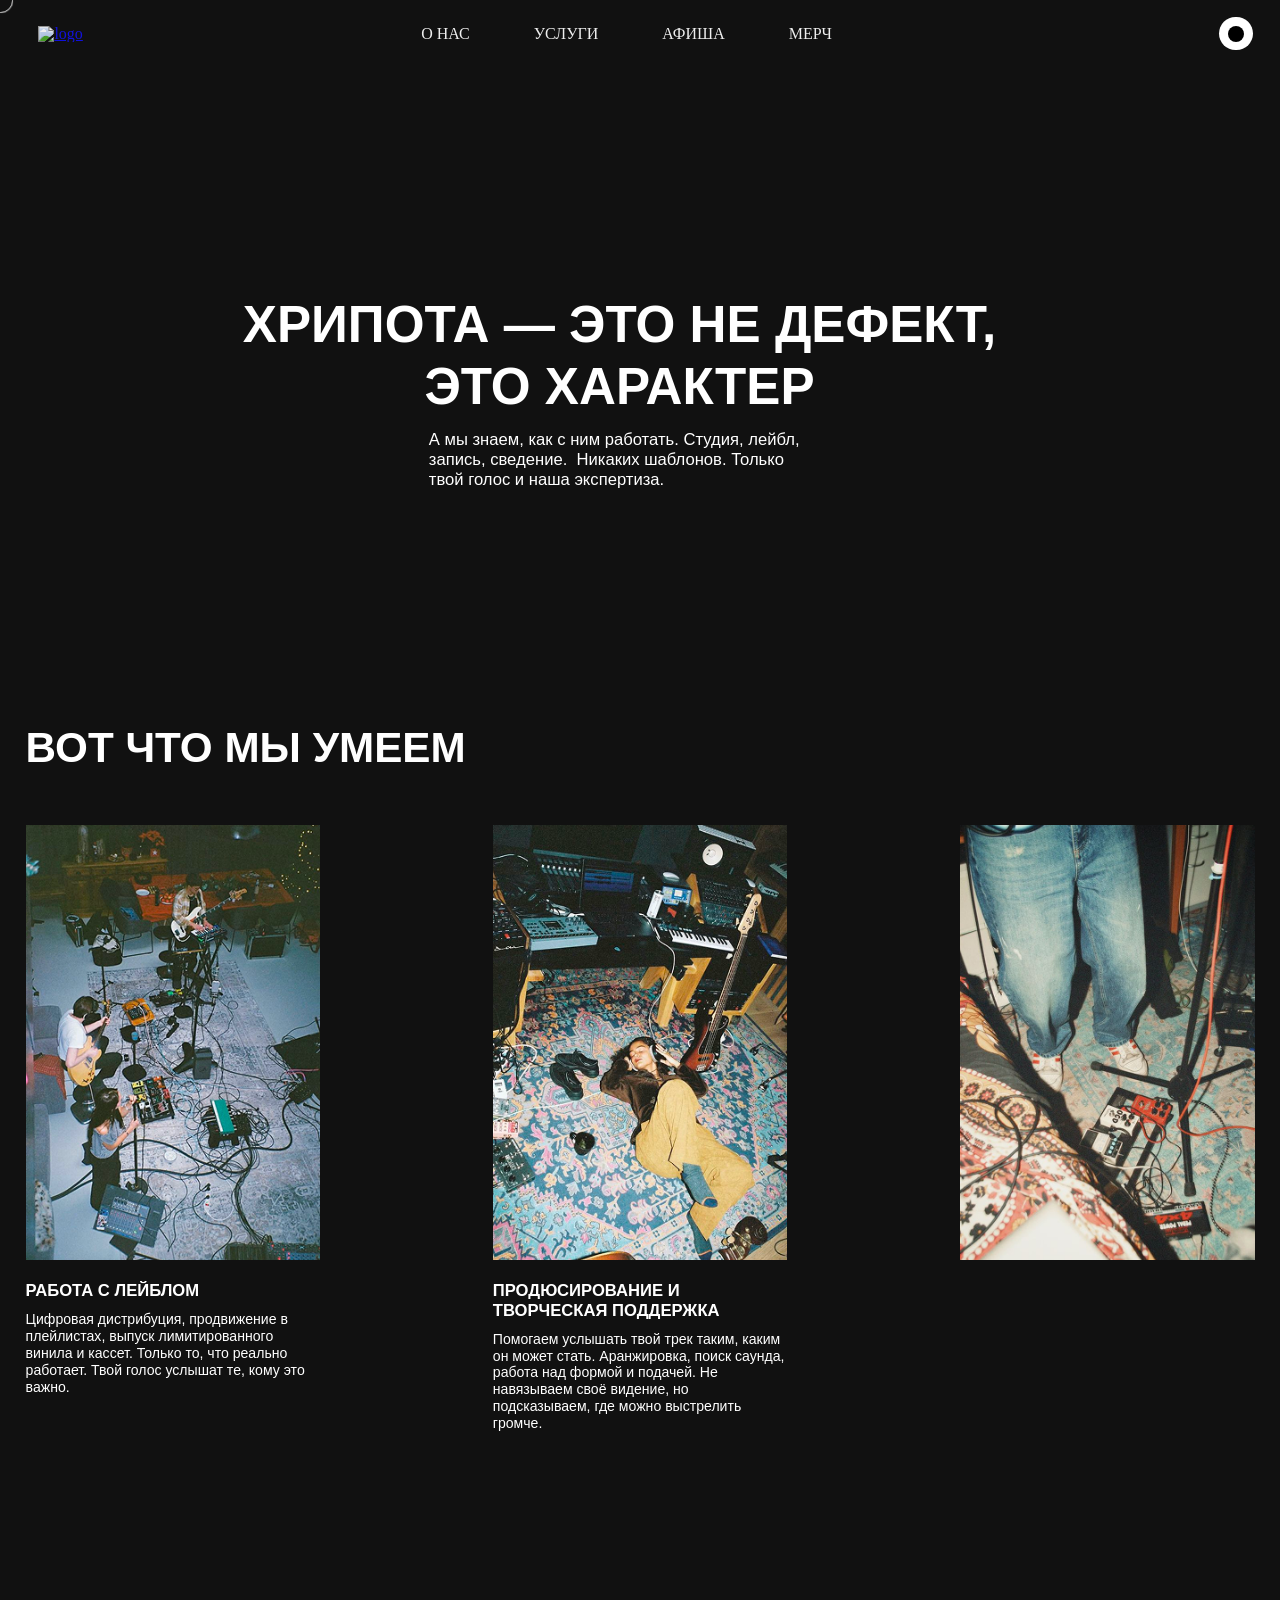
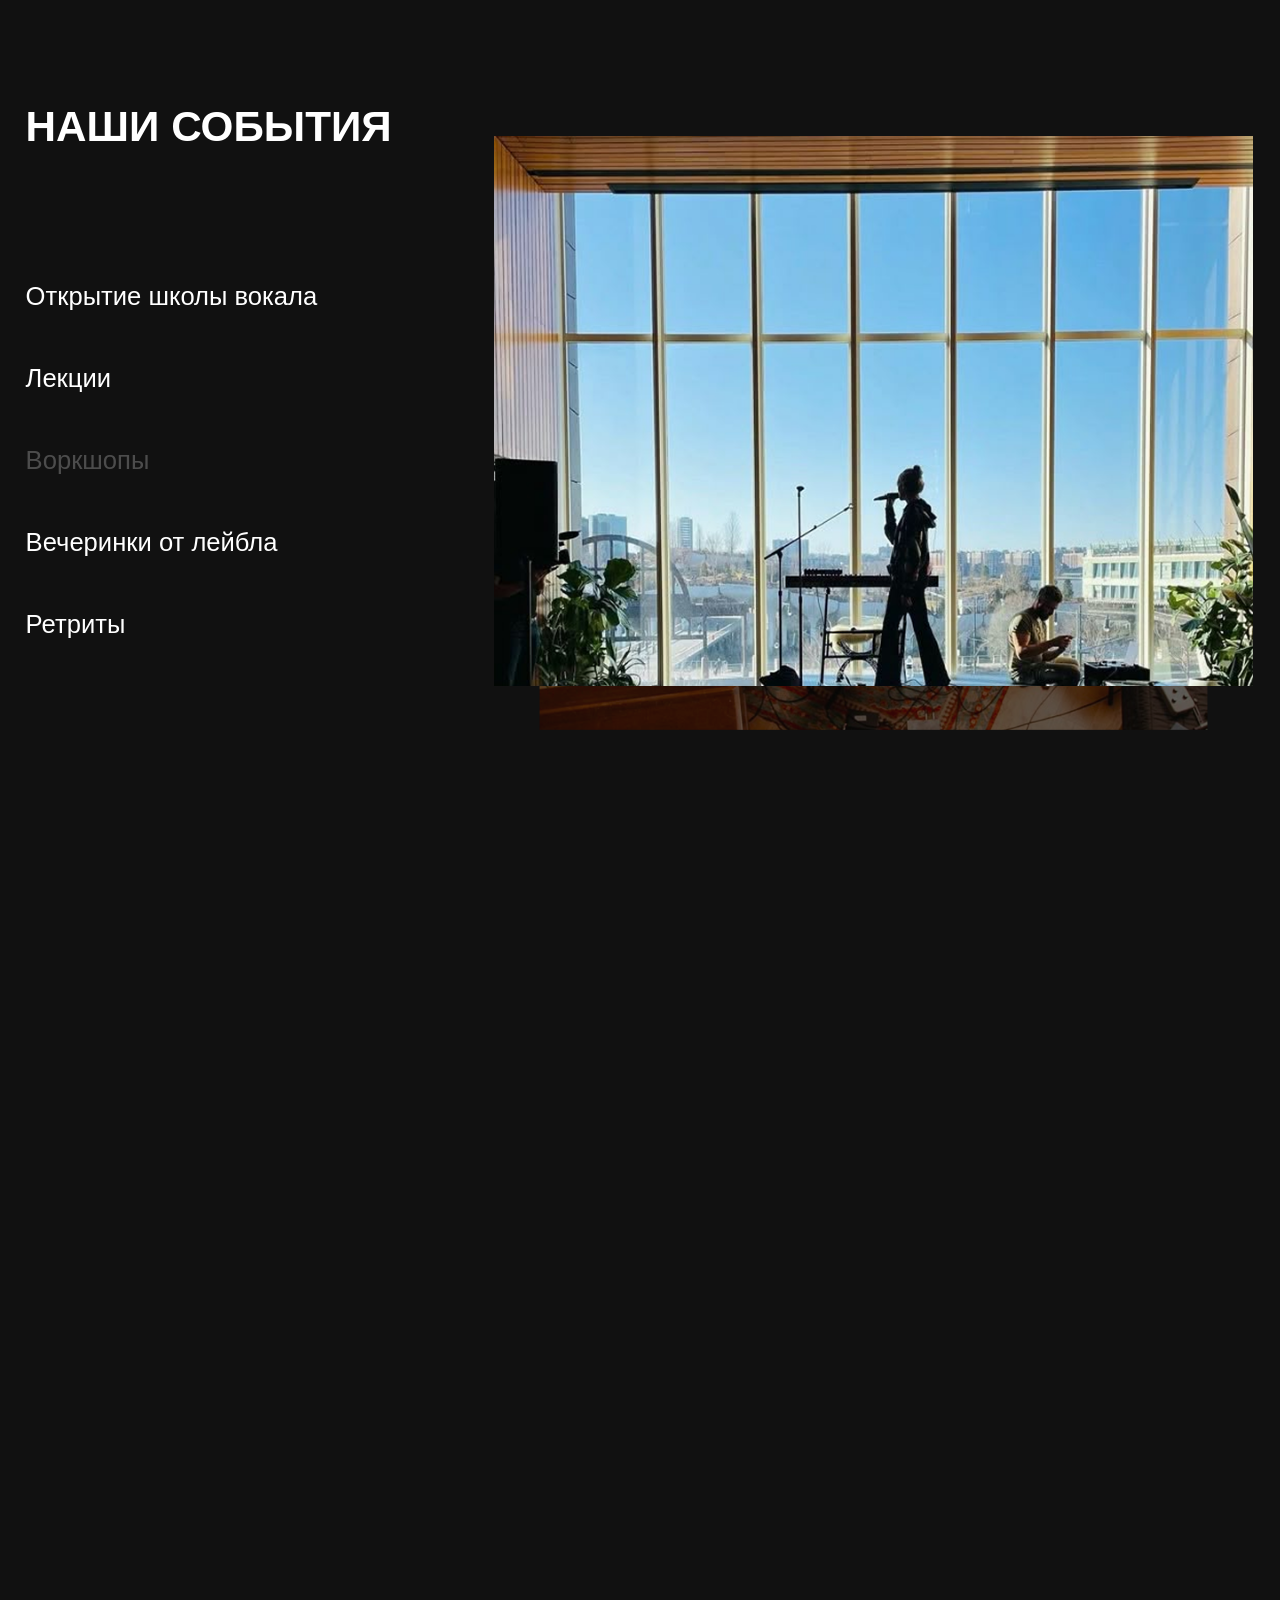
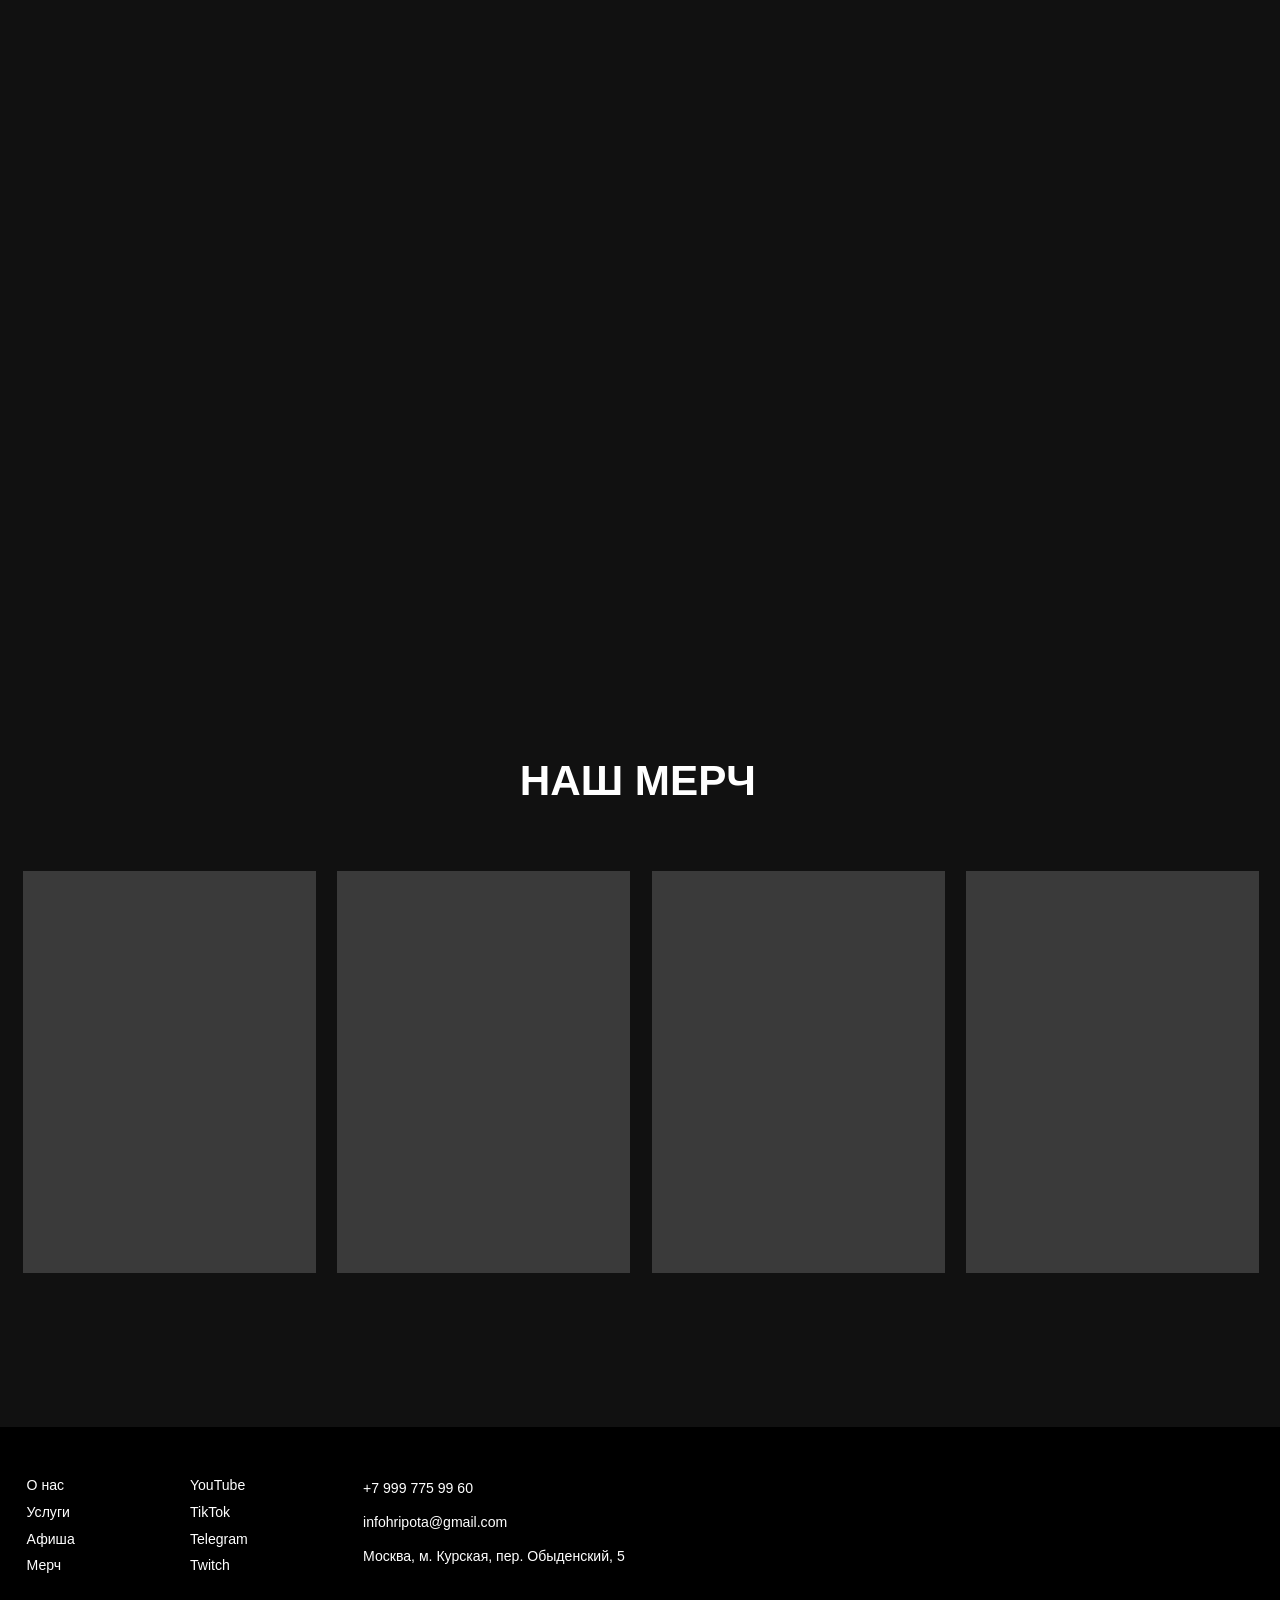
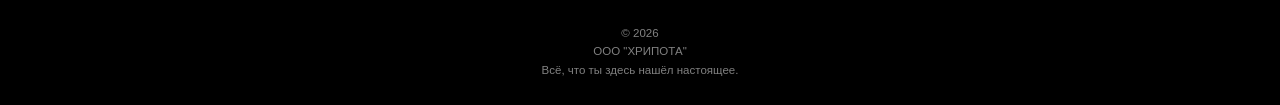
==== commit ec92a6b8: "commit" ====
--- a/index.html
+++ b/index.html
@@ -15,7 +15,7 @@
         <ul class="li-list">
           <li><a href="about.html">О НАС</a></li>
           <li><a href="services.html">УСЛУГИ</a></li>
-          <li><a href="contacts.html">КОНТАКТЫ</a></li>
+          <!-- <li><a href="contacts.html">КОНТАКТЫ</a></li> -->
           <li><a href="affiche.html">АФИША</a></li>
           <li><a href="merch.html">МЕРЧ</a></li>
         </ul>
@@ -186,12 +186,6 @@
           <a
             href="javascript:void(0)"
             class="basement_link"
-            data-href="contacts.html"
-            >Контакты</a
-          >
-          <a
-            href="javascript:void(0)"
-            class="basement_link"
             data-href="affiche.html"
             >Афиша</a
           >
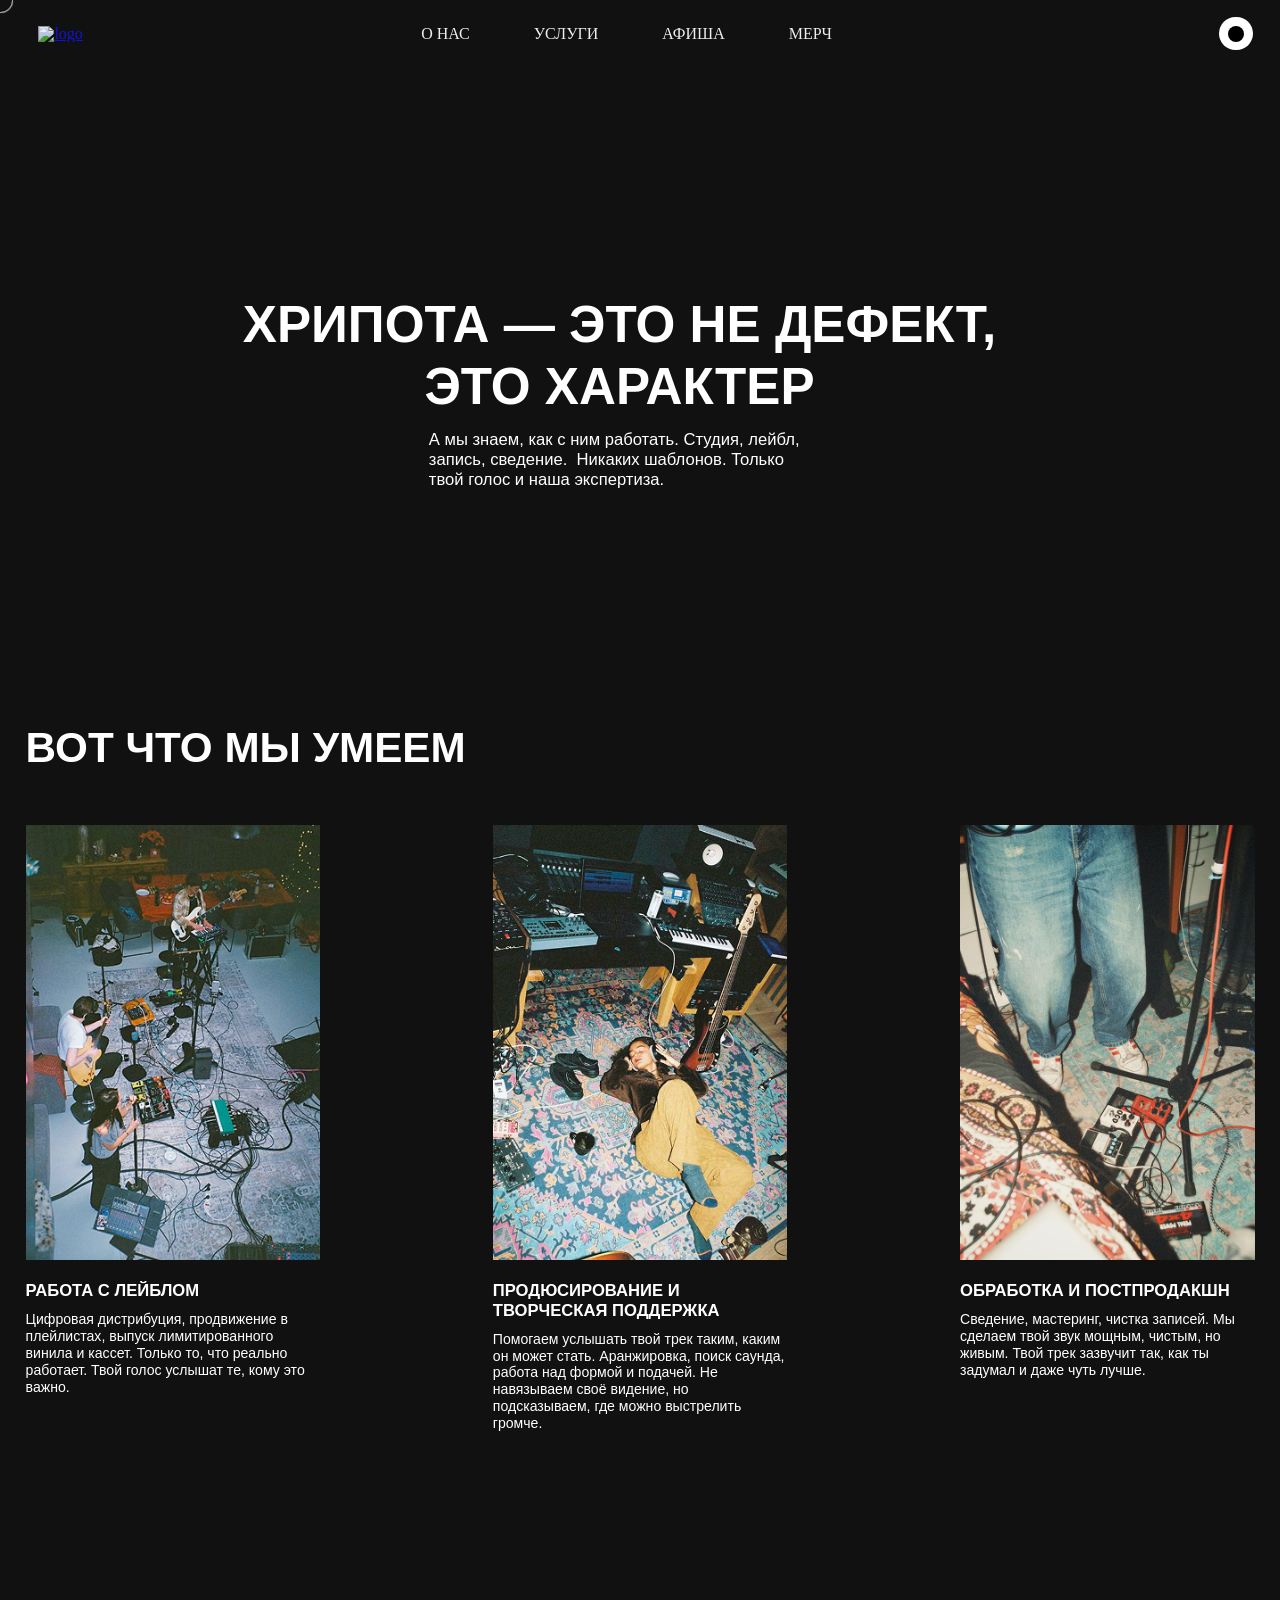
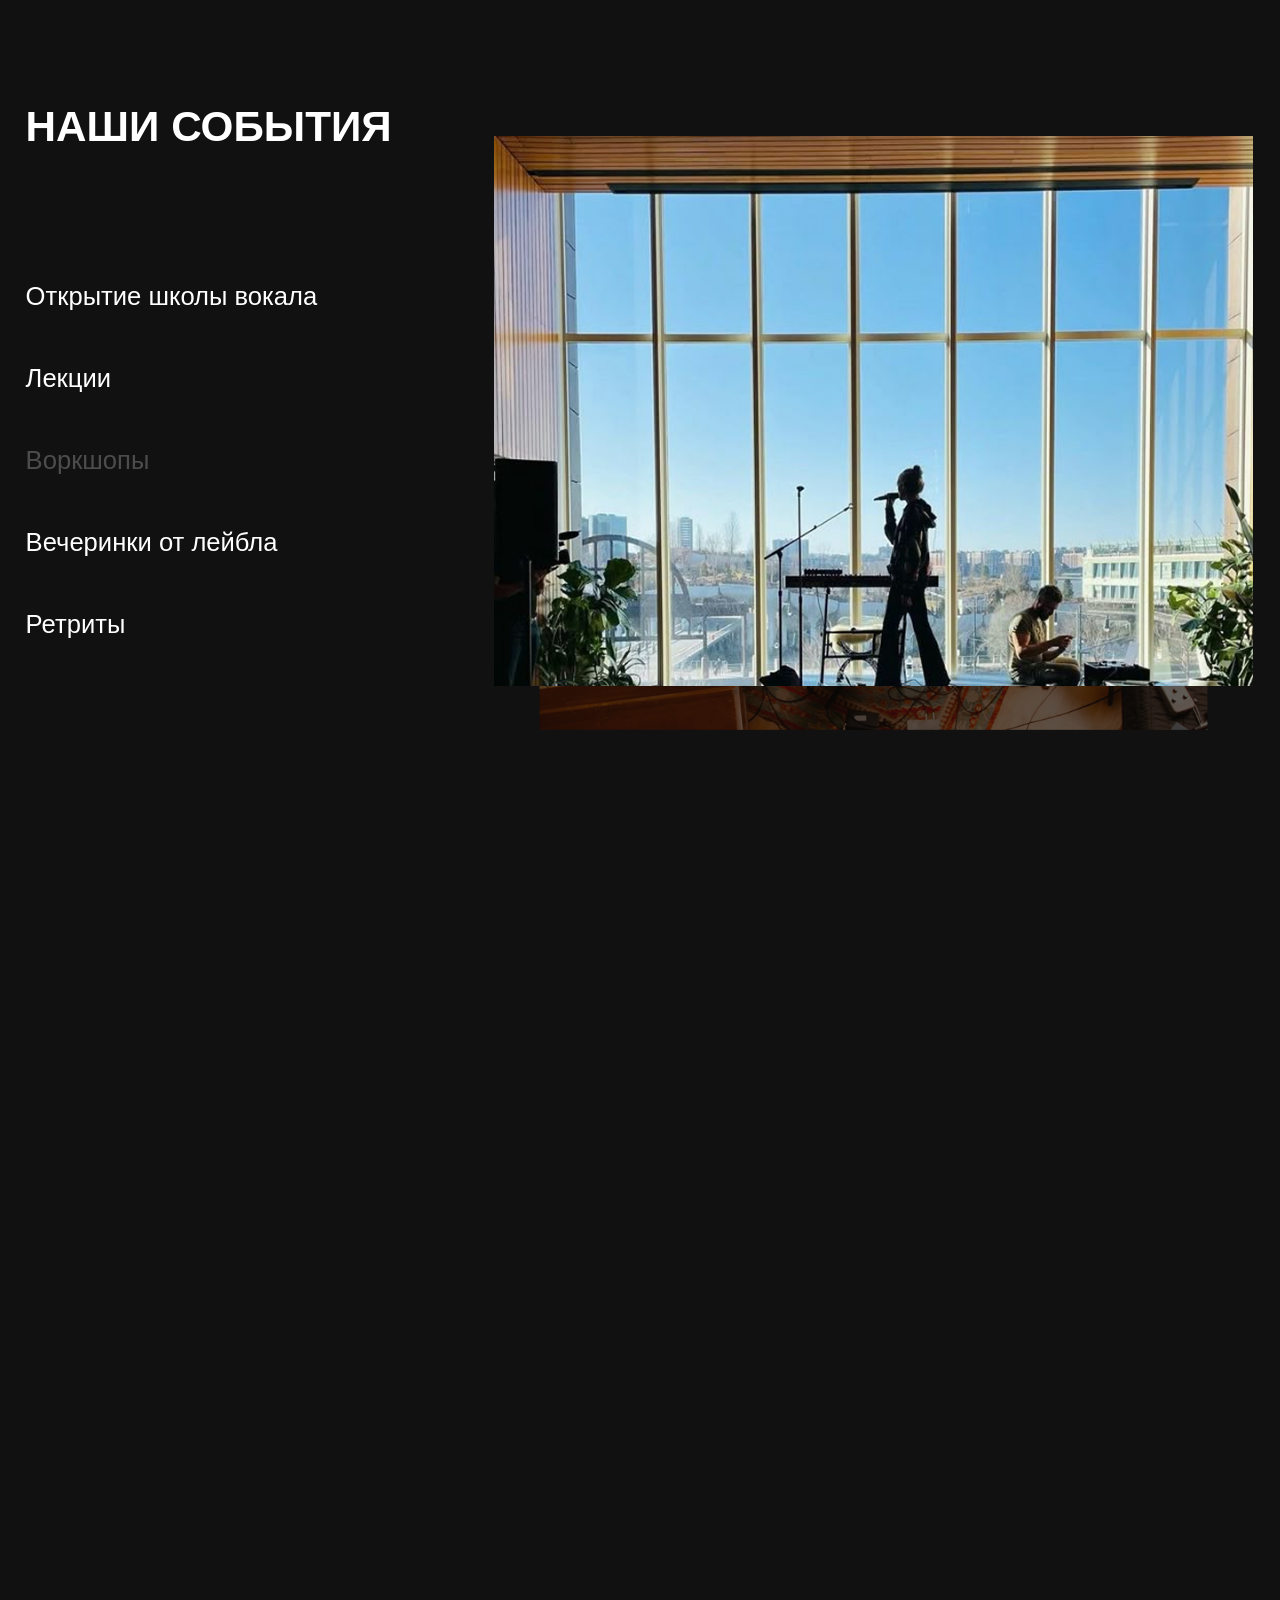
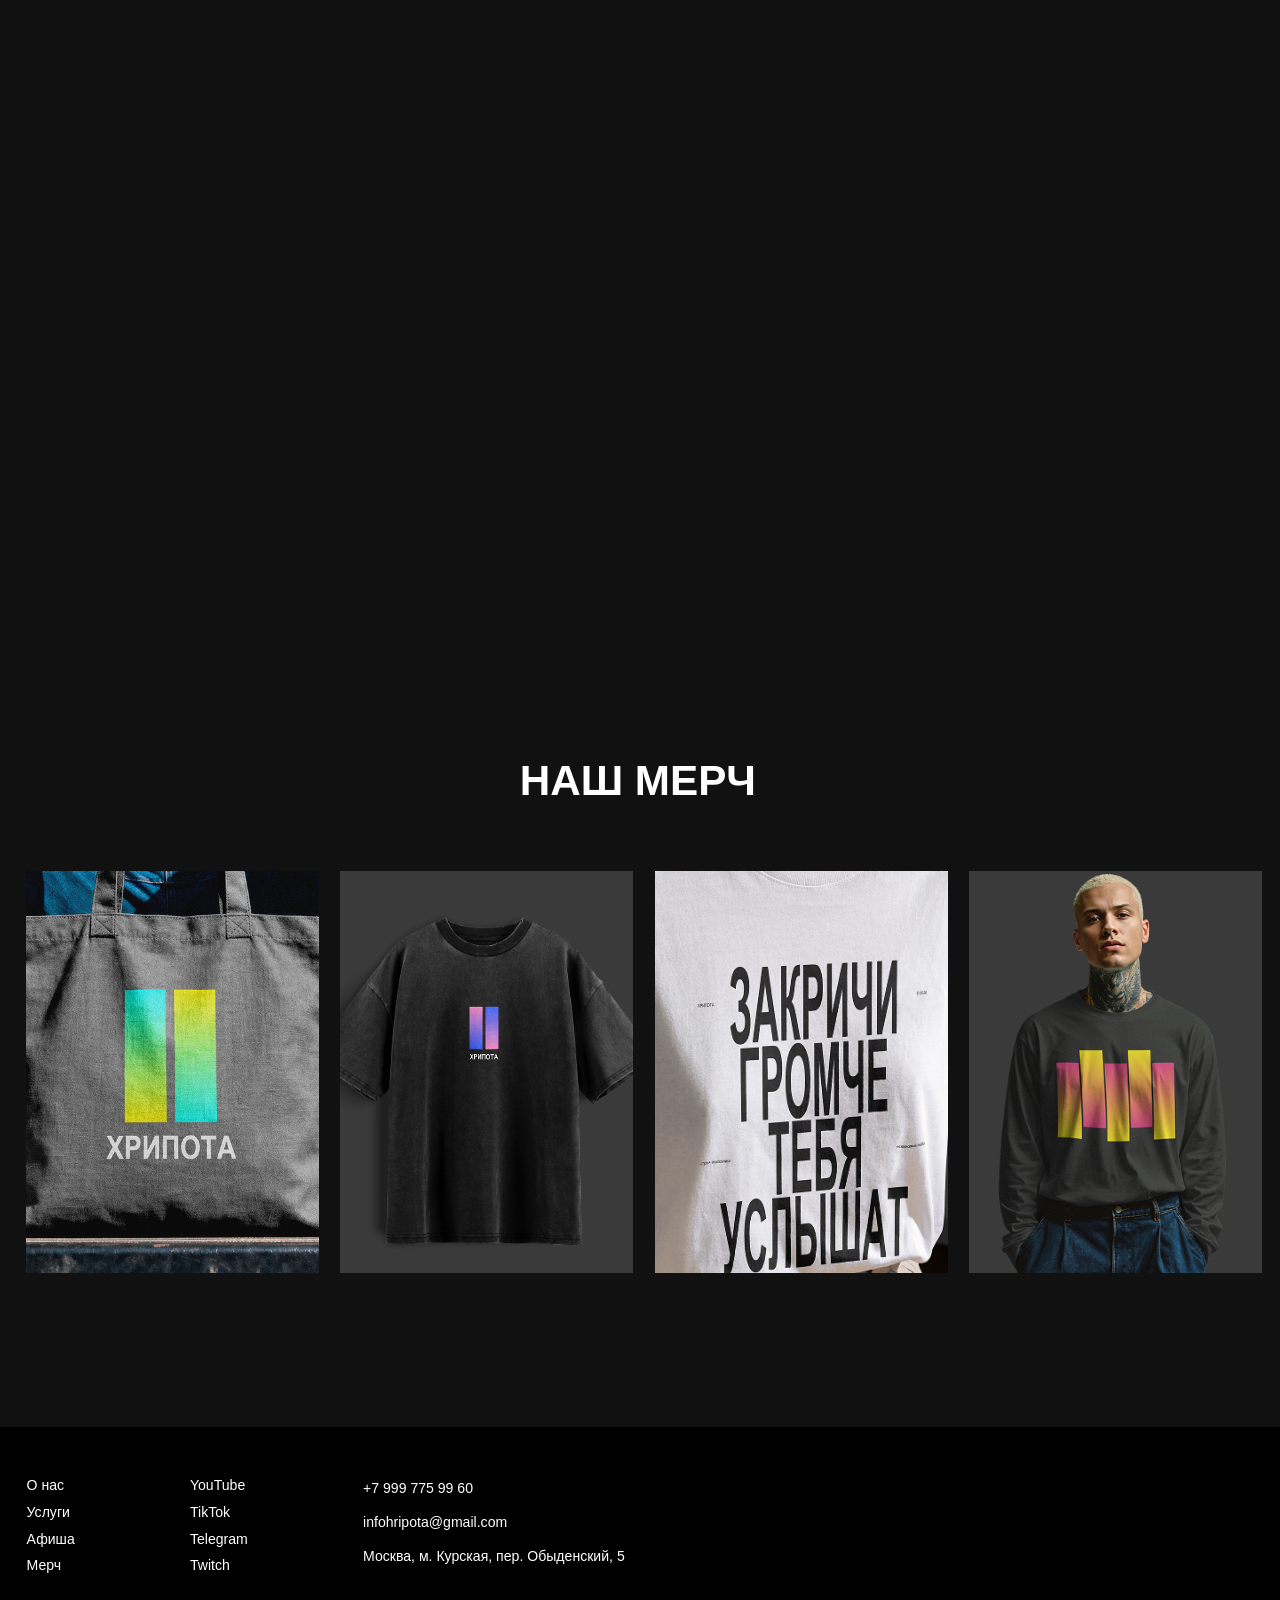
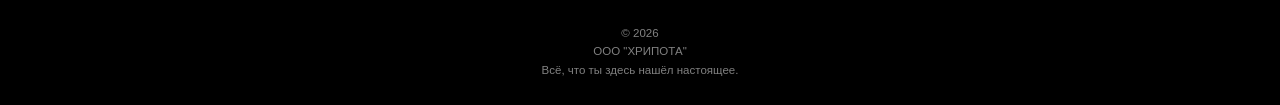
==== commit 5920673d: "commit" ====
--- a/index.html
+++ b/index.html
@@ -160,12 +160,29 @@
     <section class="block4">
       <p class="merch_title">НАШ МЕРЧ</p>
       <div class="merch_track">
-        <div class="merch_card"></div>
-        <div class="merch_card"></div>
-        <div class="merch_card"></div>
-        <div class="merch_card"></div>
-        <div class="merch_card"></div>
-        <div class="merch_card"></div>
+        <div class="merch_card">
+          <img src="./images/bag.png" alt="" />
+        </div>
+
+        <div class="merch_card">
+          <img src="./images/t-shirt.png" alt="" />
+        </div>
+
+        <div class="merch_card">
+          <img src="./images/t-shirt_2.png" alt="" />
+        </div>
+
+        <div class="merch_card">
+          <img src="./images/sweat_shirt.png" alt="" />
+        </div>
+
+        <div class="merch_card">
+          <img src="./images/sweater.png" alt="" />
+        </div>
+
+        <div class="merch_card">
+          <img src="./images/hude.png" alt="" />
+        </div>
       </div>
     </section>
     <section class="basement">
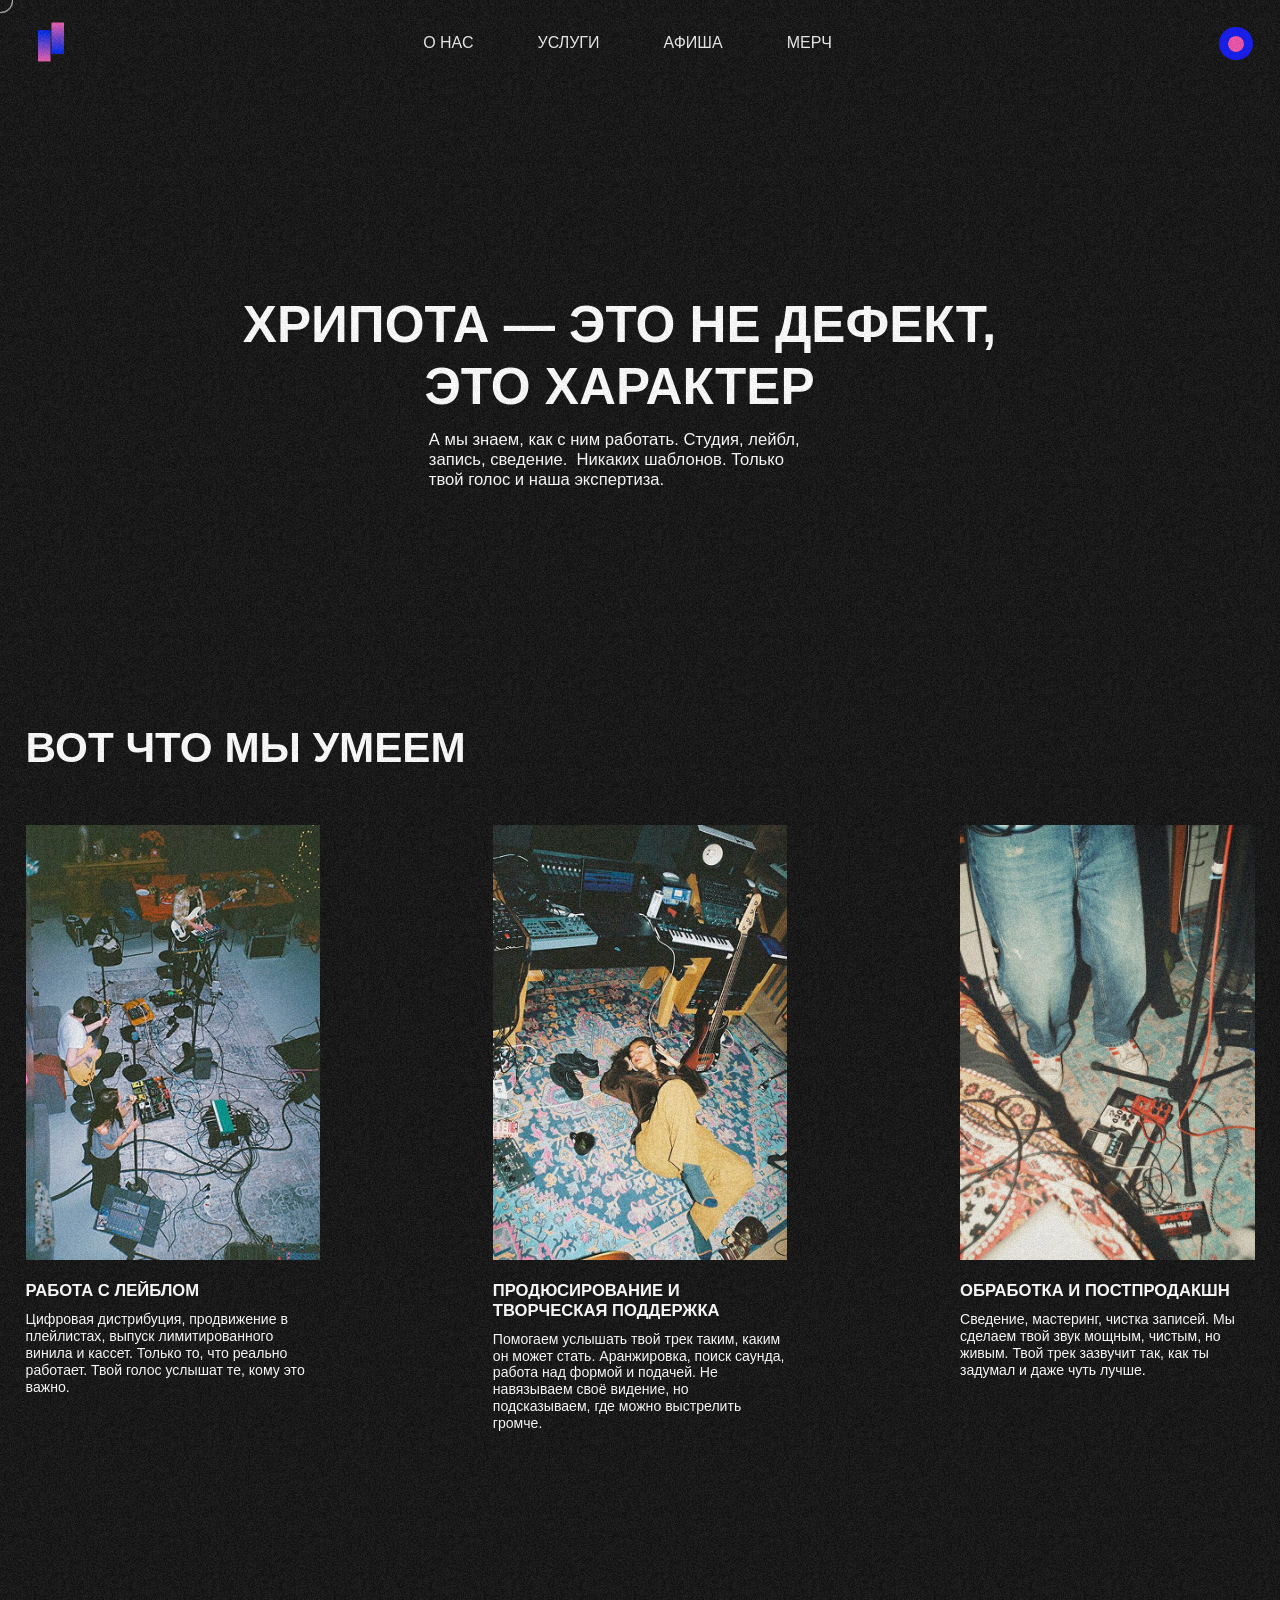
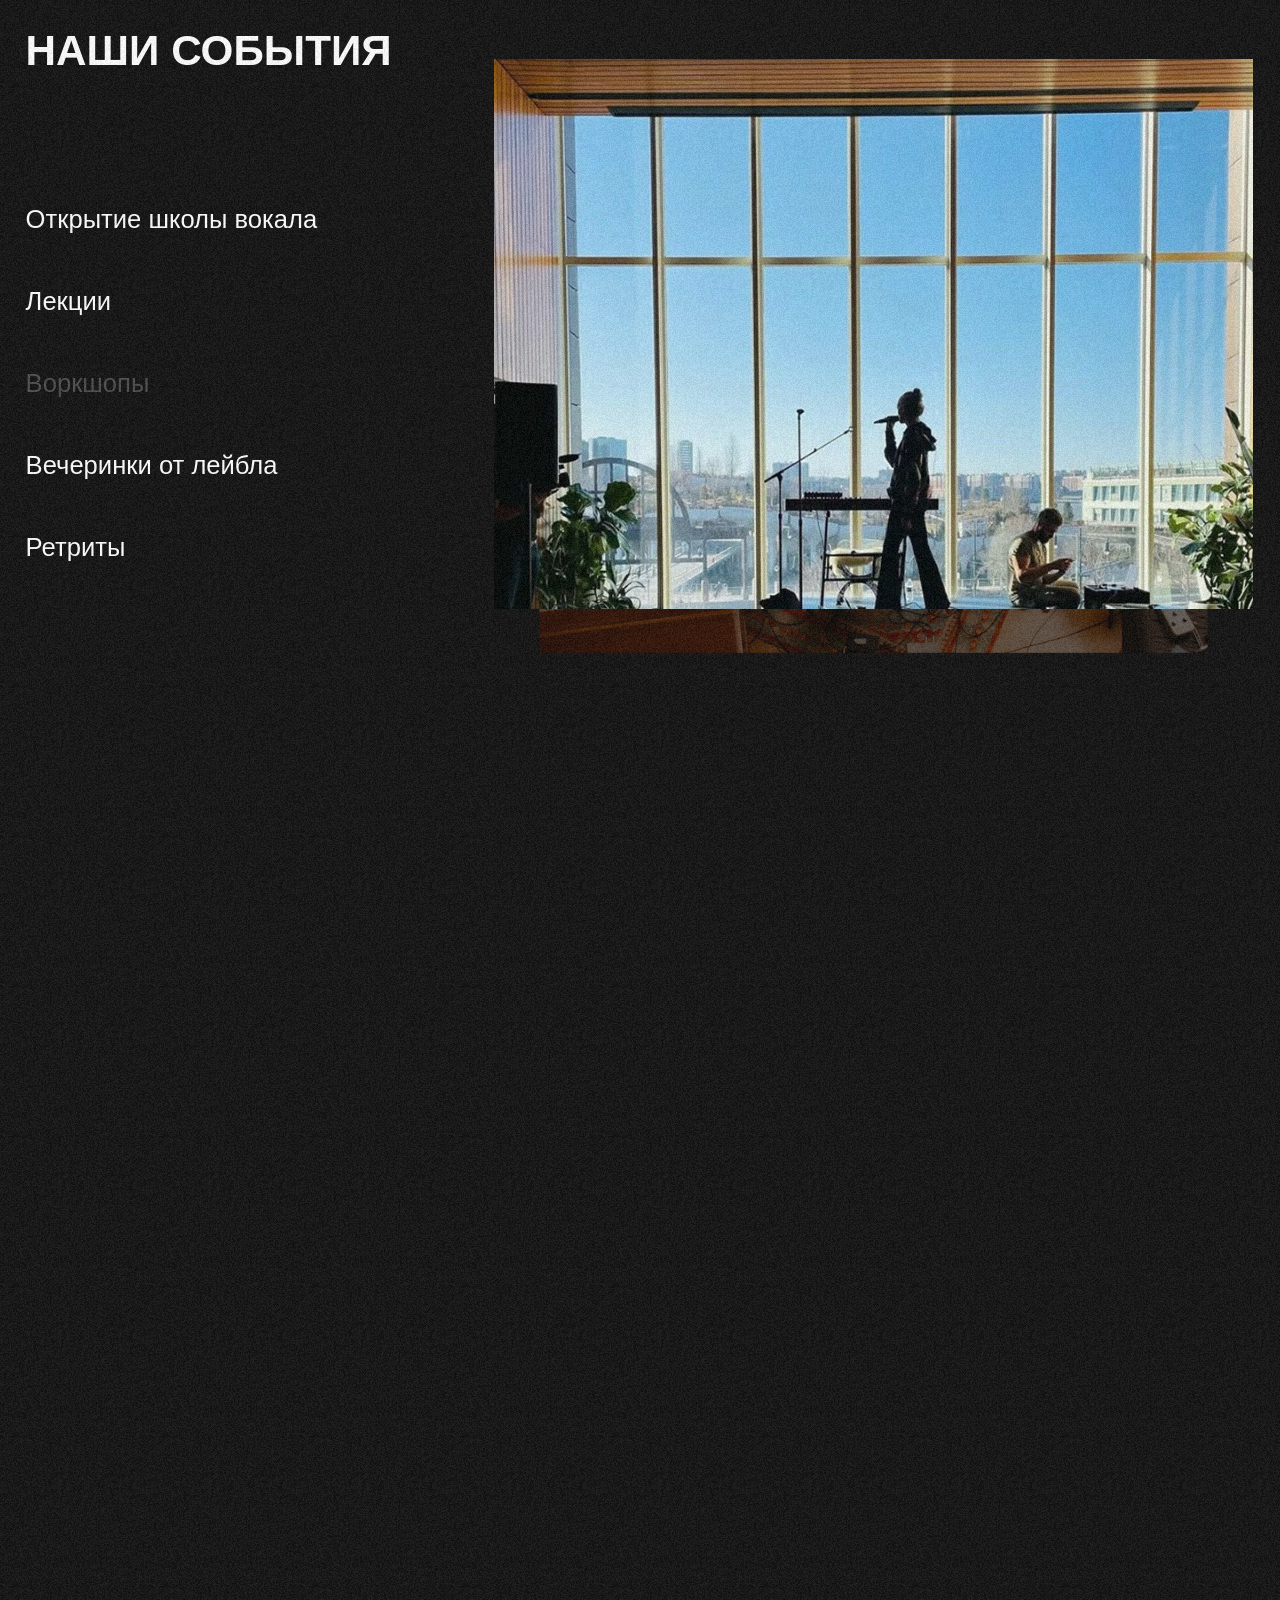
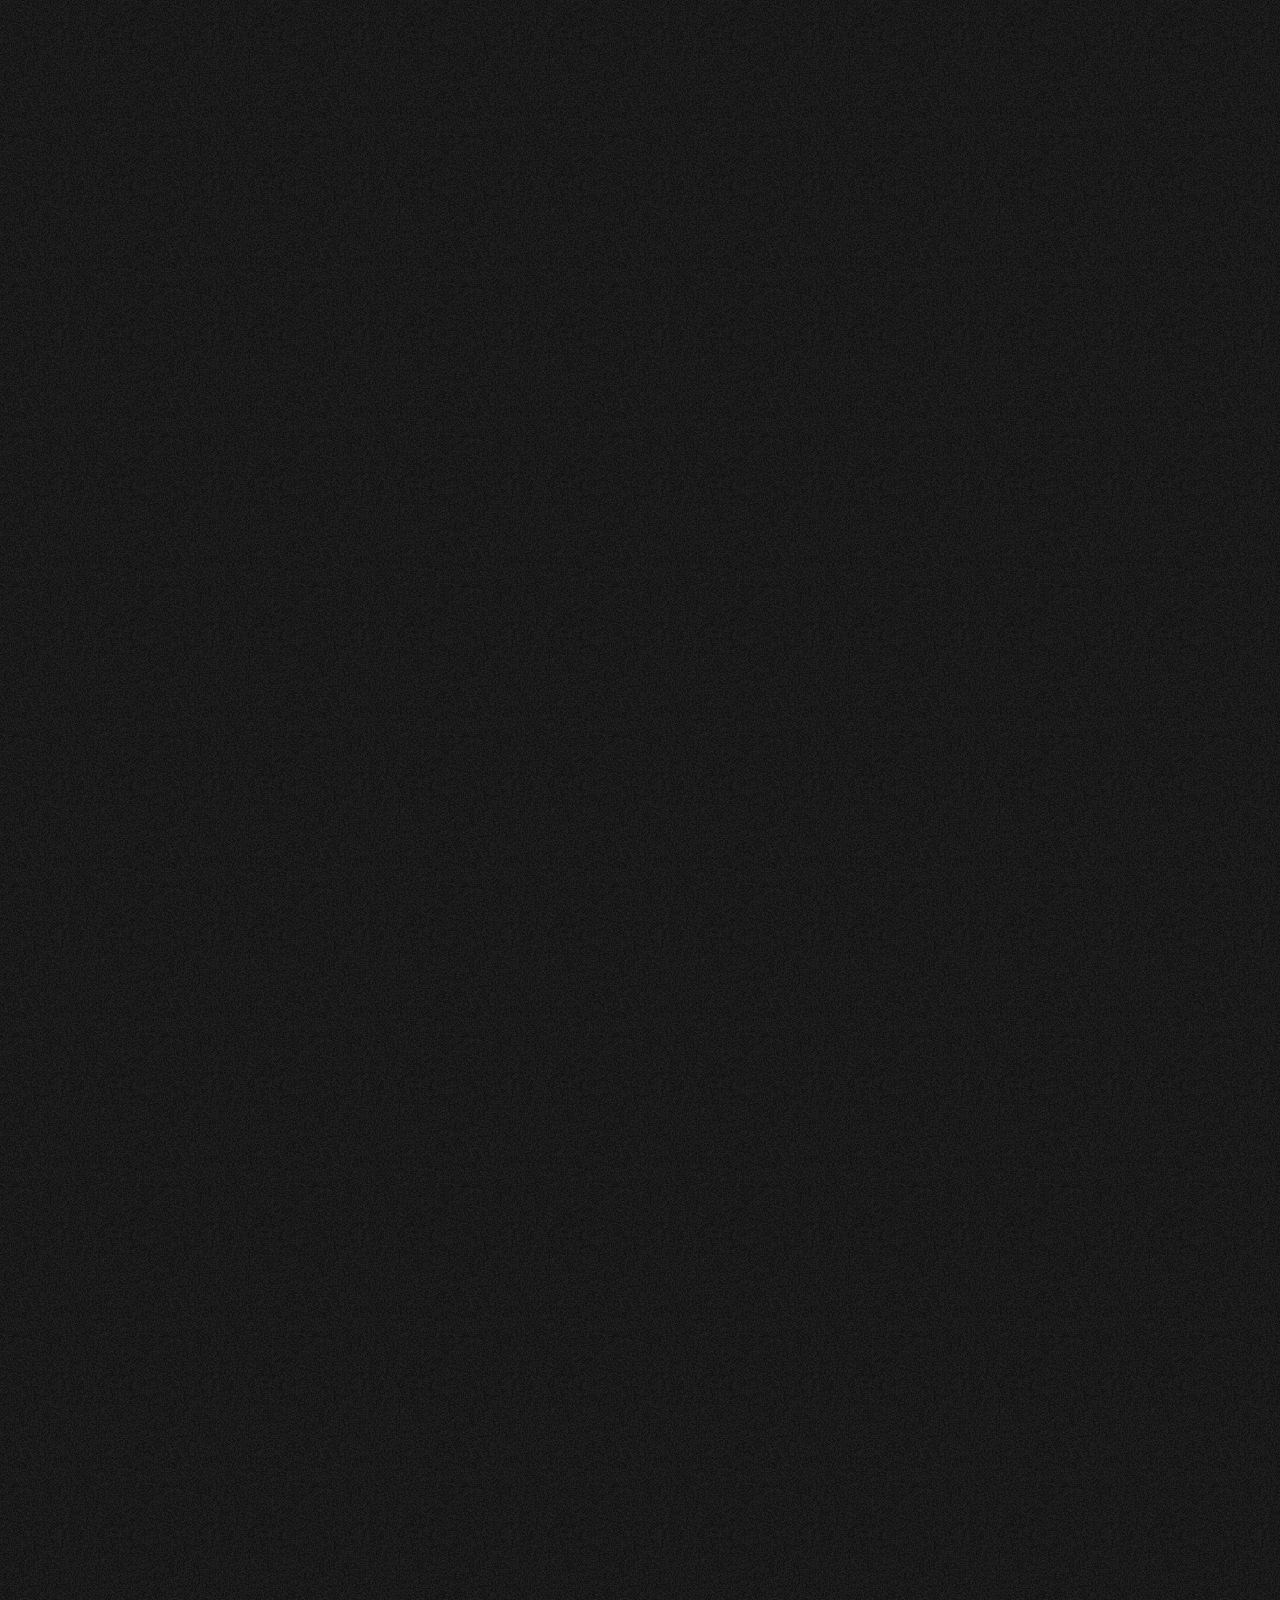
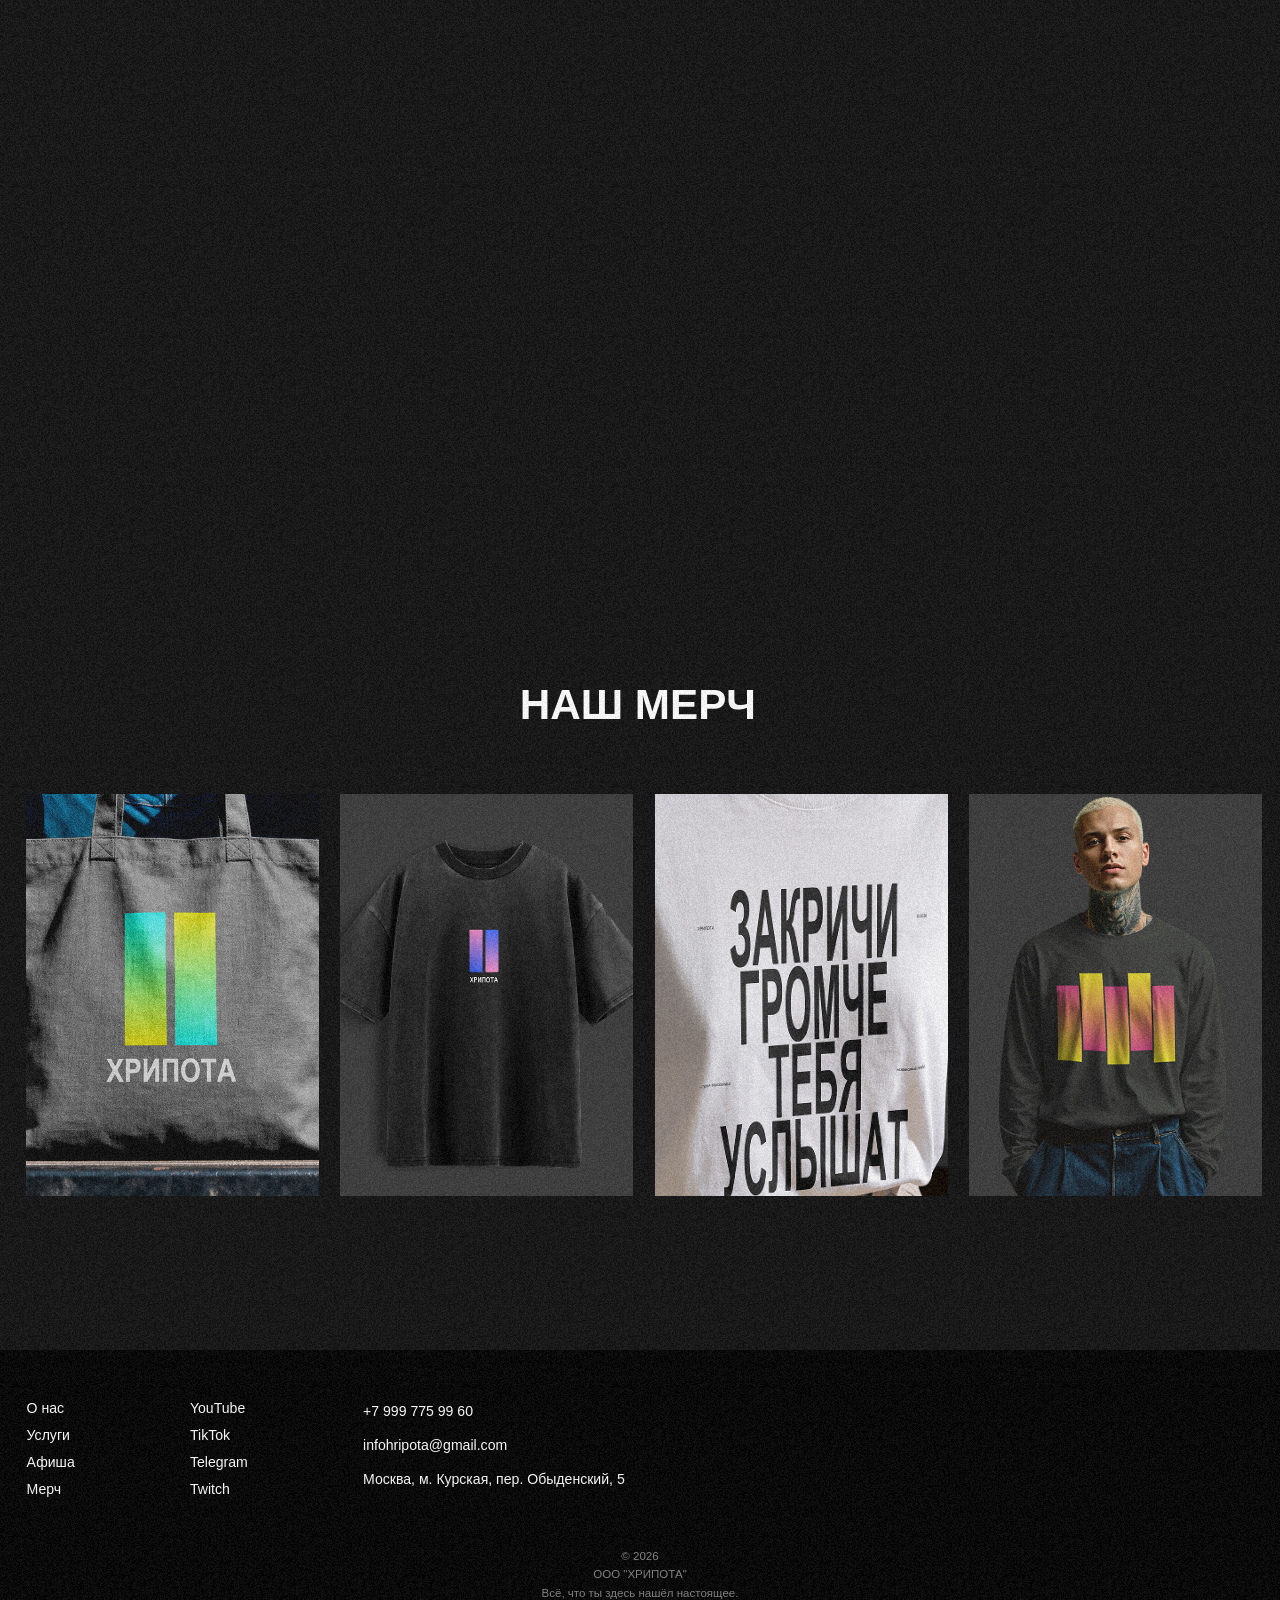
==== commit b465dfa1: "commit" ====
--- a/index.html
+++ b/index.html
@@ -4,18 +4,20 @@
     <meta charset="utf-8" />
     <meta name="viewport" content="width=device-width, initial-scale=1.0" />
     <title>ХРИПОТА</title>
+    <link rel="icon" type="image/svg+xml" href="./images/logo.svg" />
     <link href="./stylesheets/style.css" rel="stylesheet" type="text/css" />
   </head>
   <body>
     <div class="custom-cursor"></div>
     <section class="menubar">
-      <a href="./index.html"><img src="" alt="logo" /></a>
+      <a href="./index.html"
+        ><img class="logo" src="./images/logo.svg" alt=""
+      /></a>
       <div>
         <div class="list_container"></div>
         <ul class="li-list">
           <li><a href="about.html">О НАС</a></li>
           <li><a href="services.html">УСЛУГИ</a></li>
-          <!-- <li><a href="contacts.html">КОНТАКТЫ</a></li> -->
           <li><a href="affiche.html">АФИША</a></li>
           <li><a href="merch.html">МЕРЧ</a></li>
         </ul>
@@ -30,14 +32,14 @@
         <div class="close_circle"></div>
 
         <p class="form_title">
-          Хочешь к нам?<br />Напиши пару слов о себе и своей музыке.<br />Мы не
-          кусаемся и не навязываем лишнего.
+          Хочешь присоединиться к лейблу?<br />Напиши пару слов о себе и своей
+          музыке.<br />Мы не кусаемся и не навязываем лишнего.
         </p>
 
         <div class="form_row">
           <div class="form_field">
             <label class="form_label">имя</label>
-            <input class="form_input" type="text" placeholder="" />
+            <input class="form_input" type="text" placeholder="Иван" />
           </div>
 
           <div class="form_field form_field_phone">
@@ -47,7 +49,7 @@
               <input
                 class="form_input form_input_phone"
                 type="tel"
-                placeholder=""
+                placeholder="999 123 45 67"
               />
             </div>
           </div>
@@ -60,7 +62,11 @@
 
         <div class="form_field">
           <label class="form_label">ссылка на твою музыку</label>
-          <input class="form_input" type="url" placeholder="" />
+          <input
+            class="form_input"
+            type="url"
+            placeholder="https://soundcloud.com/..."
+          />
         </div>
 
         <button class="form_submit">Отправить заявку</button>
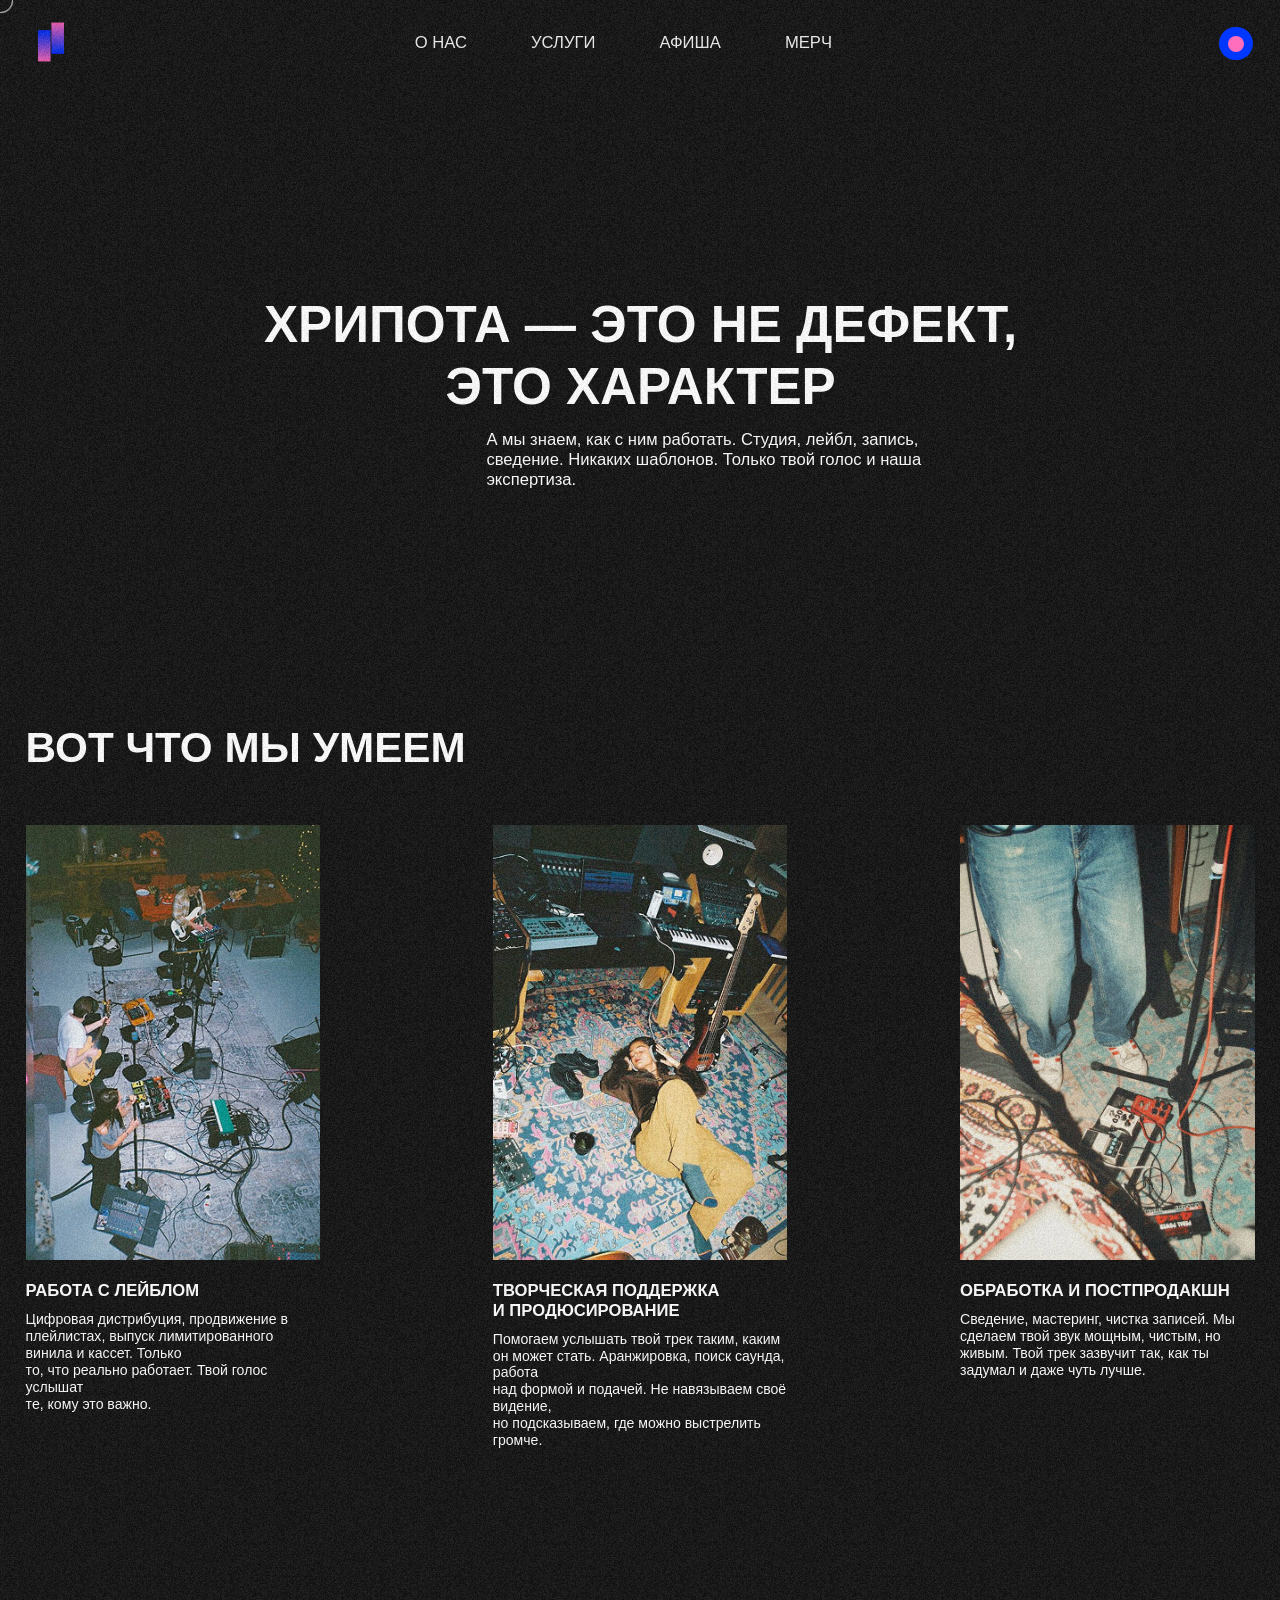
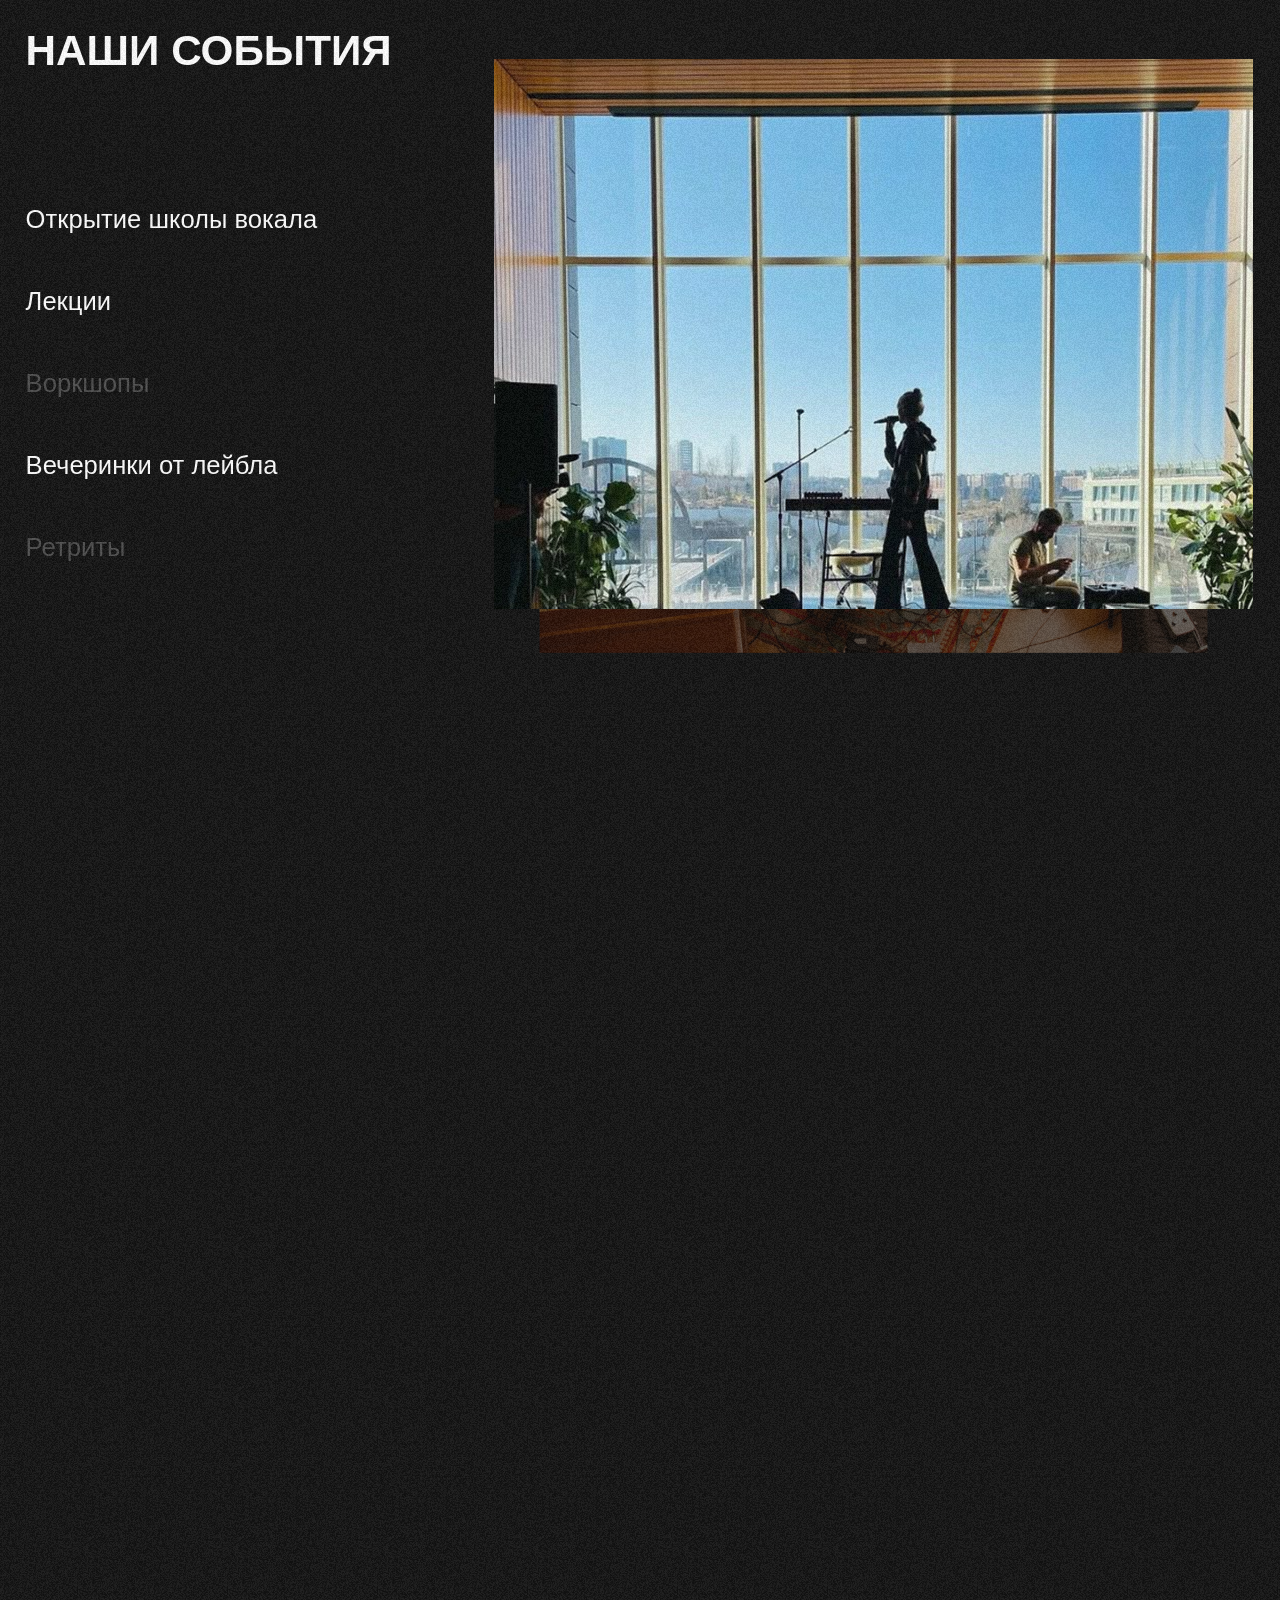
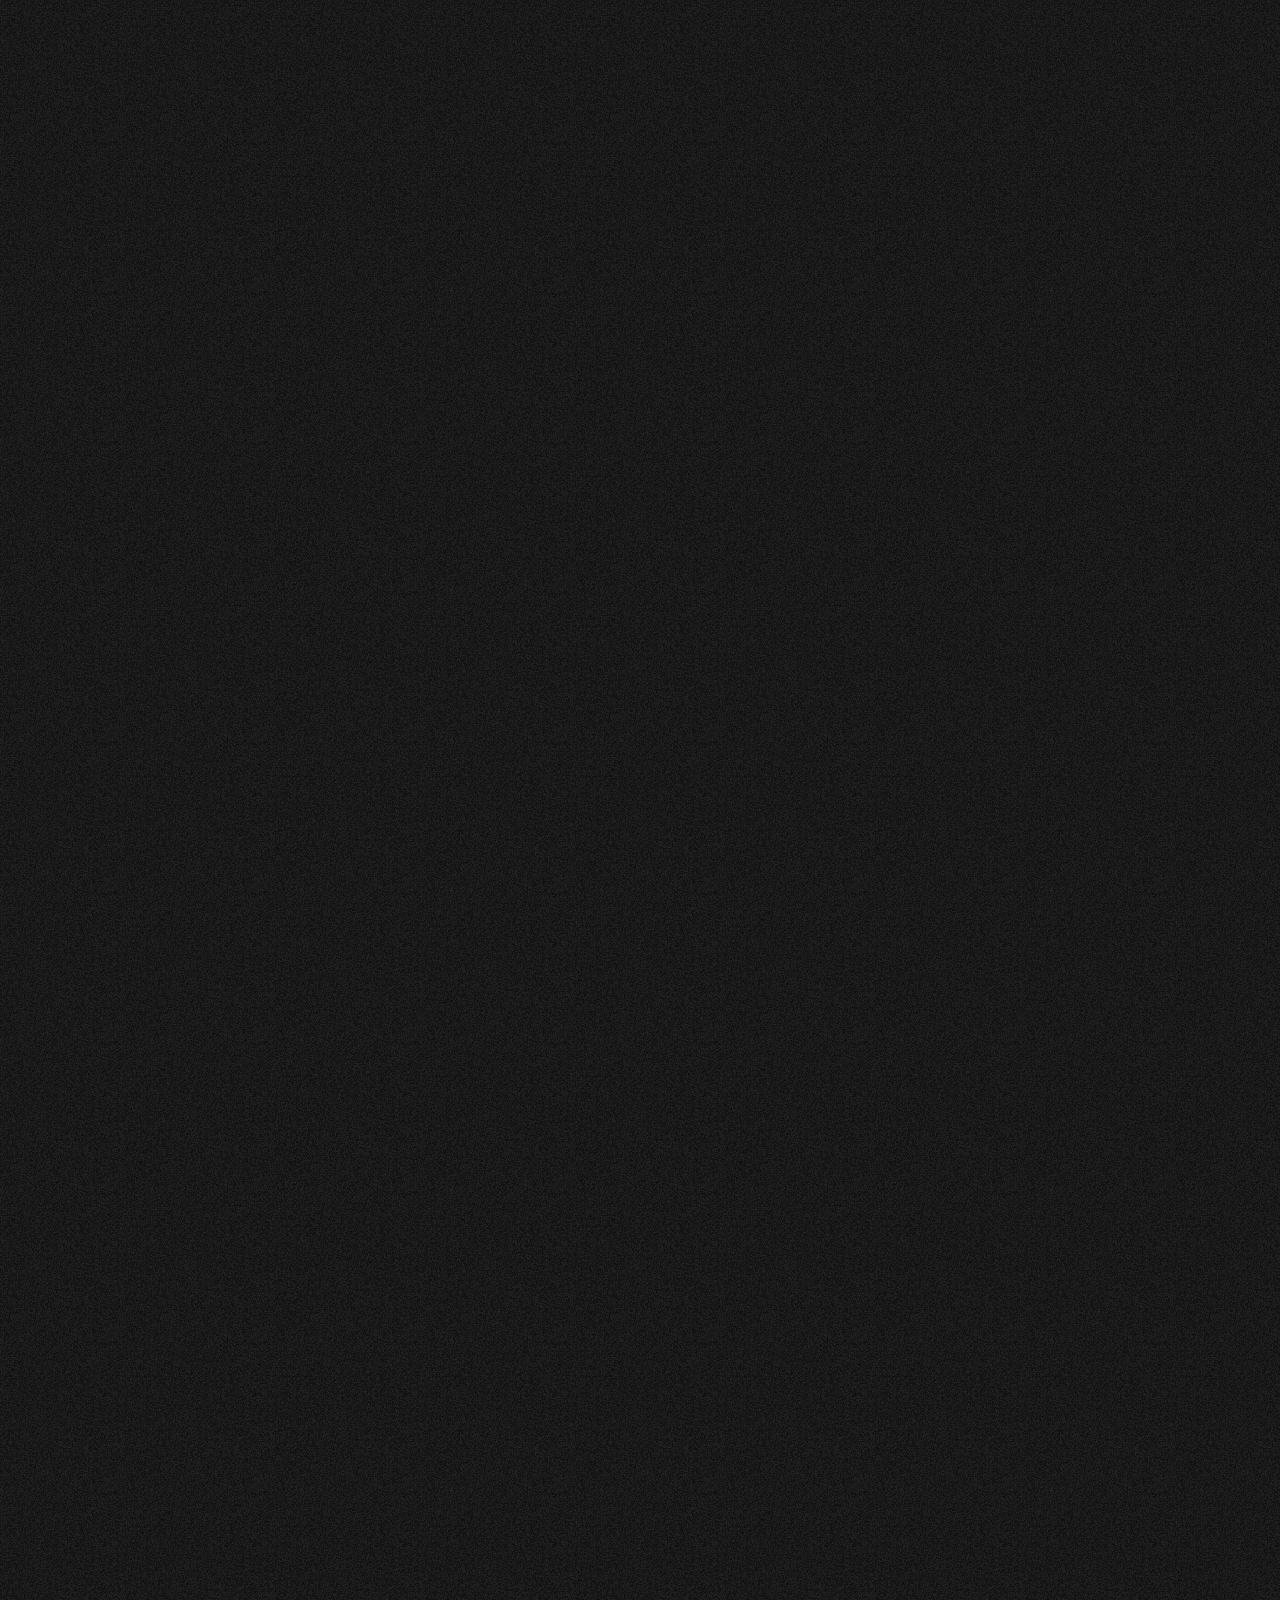
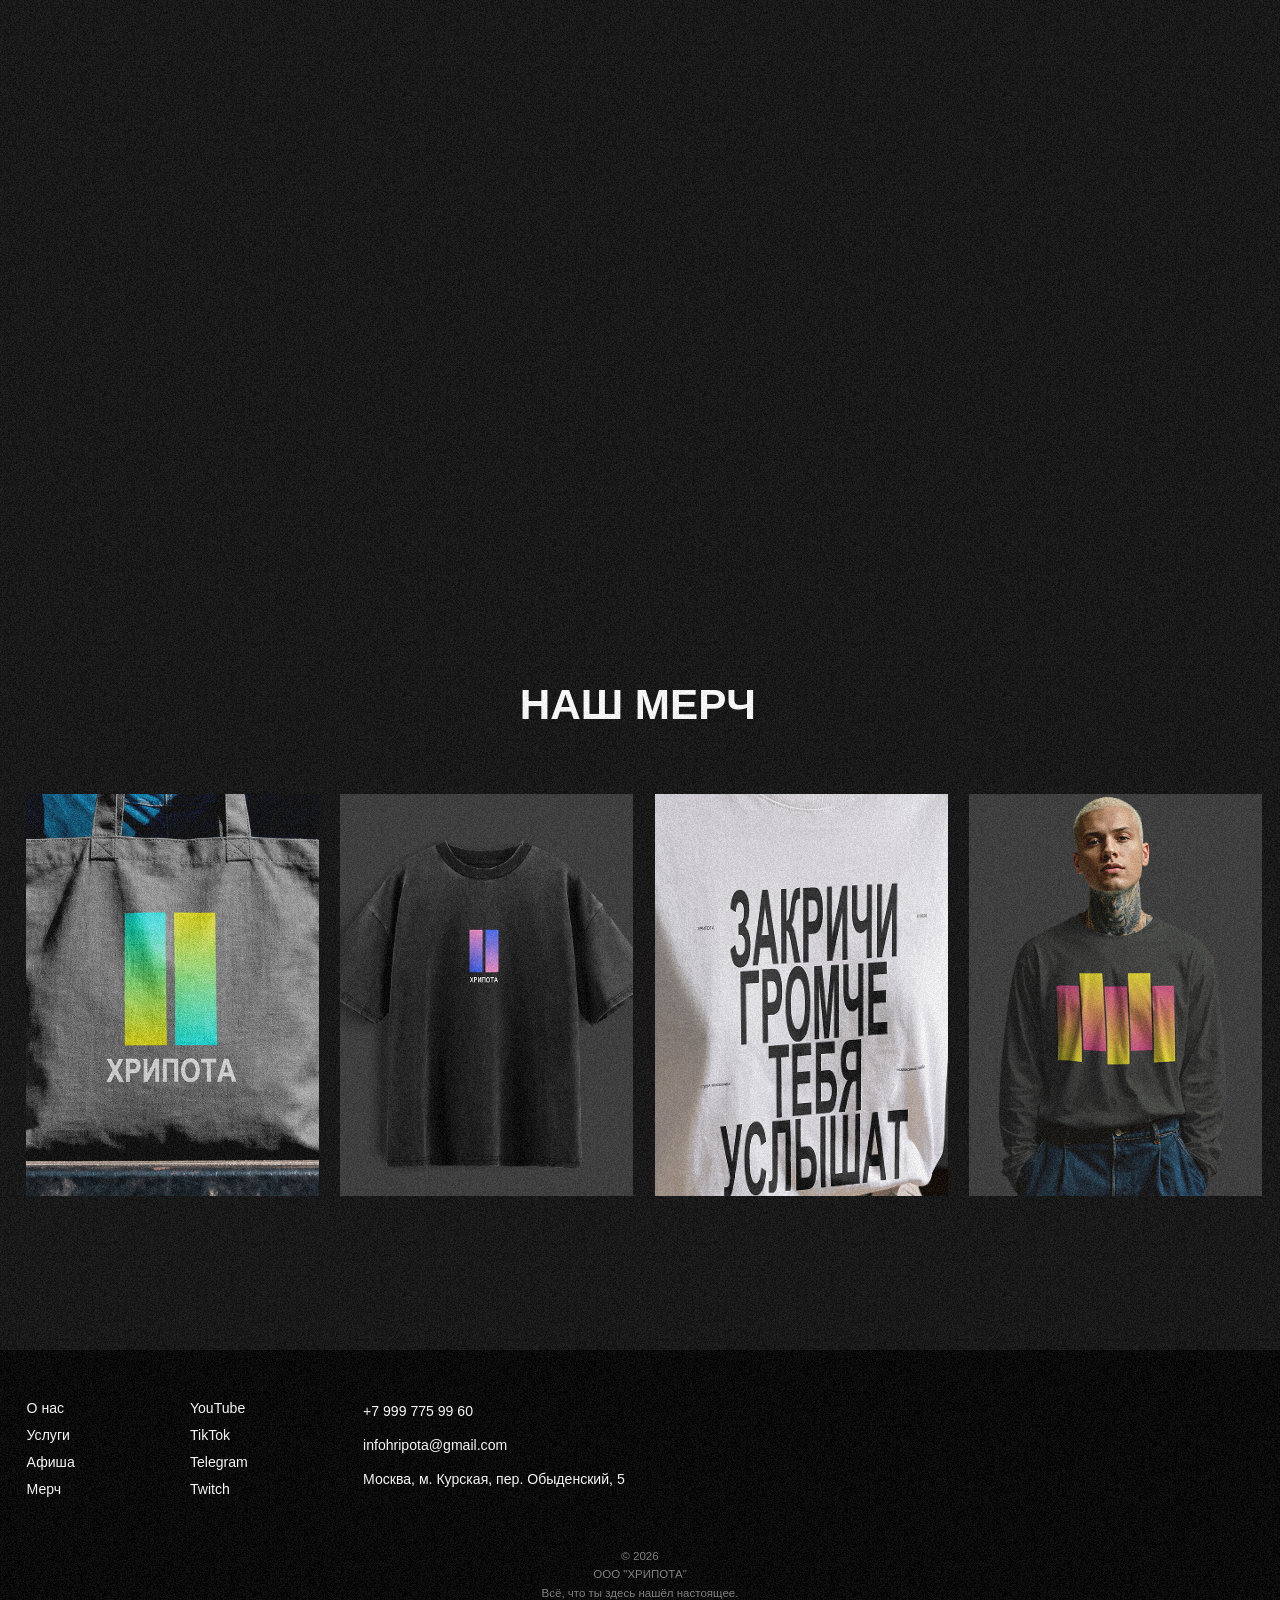
==== commit 5799399d: "commit" ====
--- a/index.html
+++ b/index.html
@@ -73,10 +73,13 @@
       </div>
     </div>
     <section class="block1">
-      <p class="first_text">ХРИПОТА — ЭТО НЕ ДЕФЕКТ, ЭТО ХАРАКТЕР</p>
+      <p class="first_text">
+        ХРИПОТА — ЭТО НЕ ДЕФЕКТ, <br />
+        ЭТО ХАРАКТЕР
+      </p>
       <p class="secnd_text">
-        А мы знаем, как с ним работать. Студия, лейбл, запись, сведение.
-         Никаких шаблонов. Только твой голос и наша экспертиза.
+        А мы знаем, как с ним работать. Студия, лейбл, запись, сведение. Никаких
+        шаблонов. Только твой голос и наша экспертиза.
       </p>
     </section>
 
@@ -108,13 +111,18 @@
       <p class="pic_txt1">РАБОТА С ЛЕЙБЛОМ</p>
       <p class="txt1">
         Цифровая дистрибуция, продвижение в плейлистах, выпуск лимитированного
-        винила и кассет. Только то, что реально работает. Твой голос услышат те,
-        кому это важно.
-      </p>
-      <p class="pic_txt2">ПРОДЮСИРОВАНИЕ И ТВОРЧЕСКАЯ ПОДДЕРЖКА</p>
+        винила и кассет. Только <br />то, что реально работает. Твой голос
+        услышат <br />те, кому это важно.
+      </p>
+      <p class="pic_txt2">
+        ТВОРЧЕСКАЯ ПОДДЕРЖКА <br />
+        И ПРОДЮСИРОВАНИЕ
+      </p>
       <p class="txt2">
         Помогаем услышать твой трек таким, каким он может стать. Аранжировка,
-        поиск саунда, работа над формой и подачей. Не навязываем своё видение,
+        поиск саунда, работа <br />
+        над формой и подачей. Не навязываем своё видение,
+        <br />
         но подсказываем, где можно выстрелить громче.
       </p>
       <p class="pic_txt3">ОБРАБОТКА И ПОСТПРОДАКШН</p>
